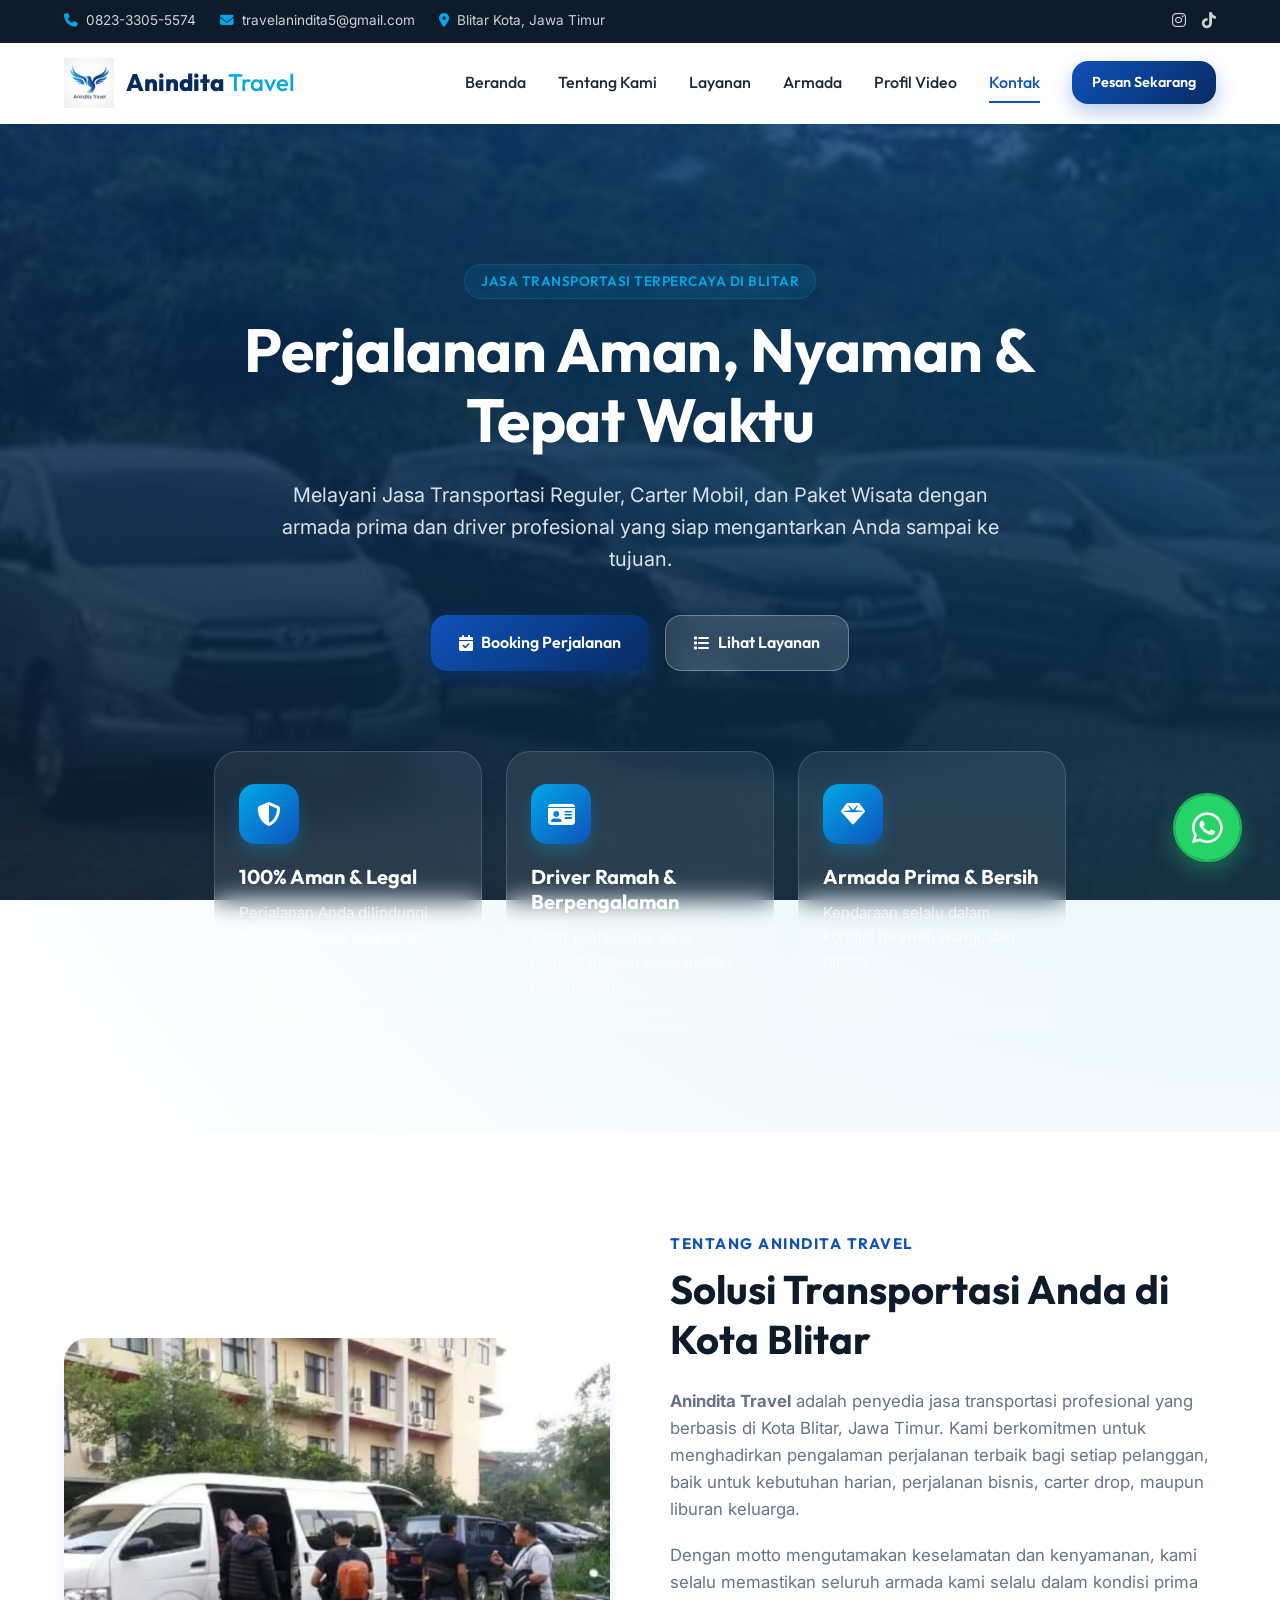
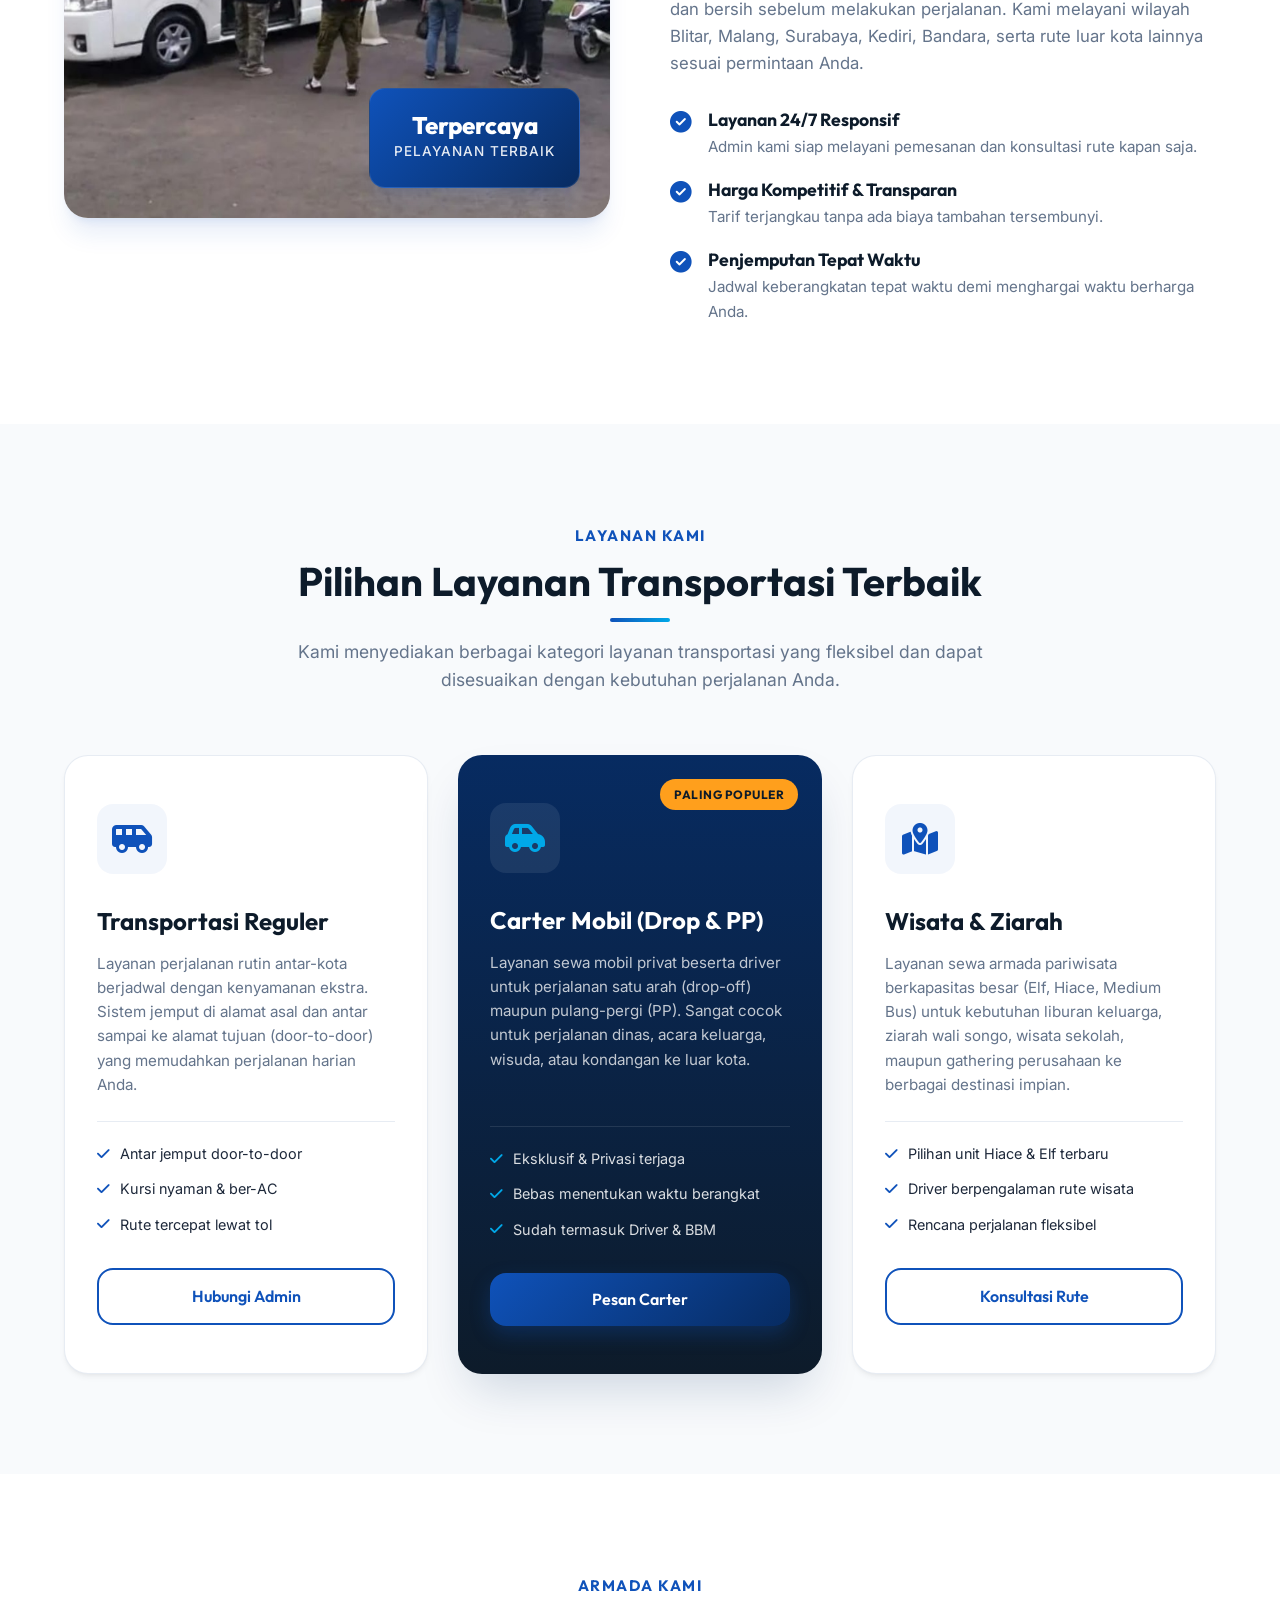
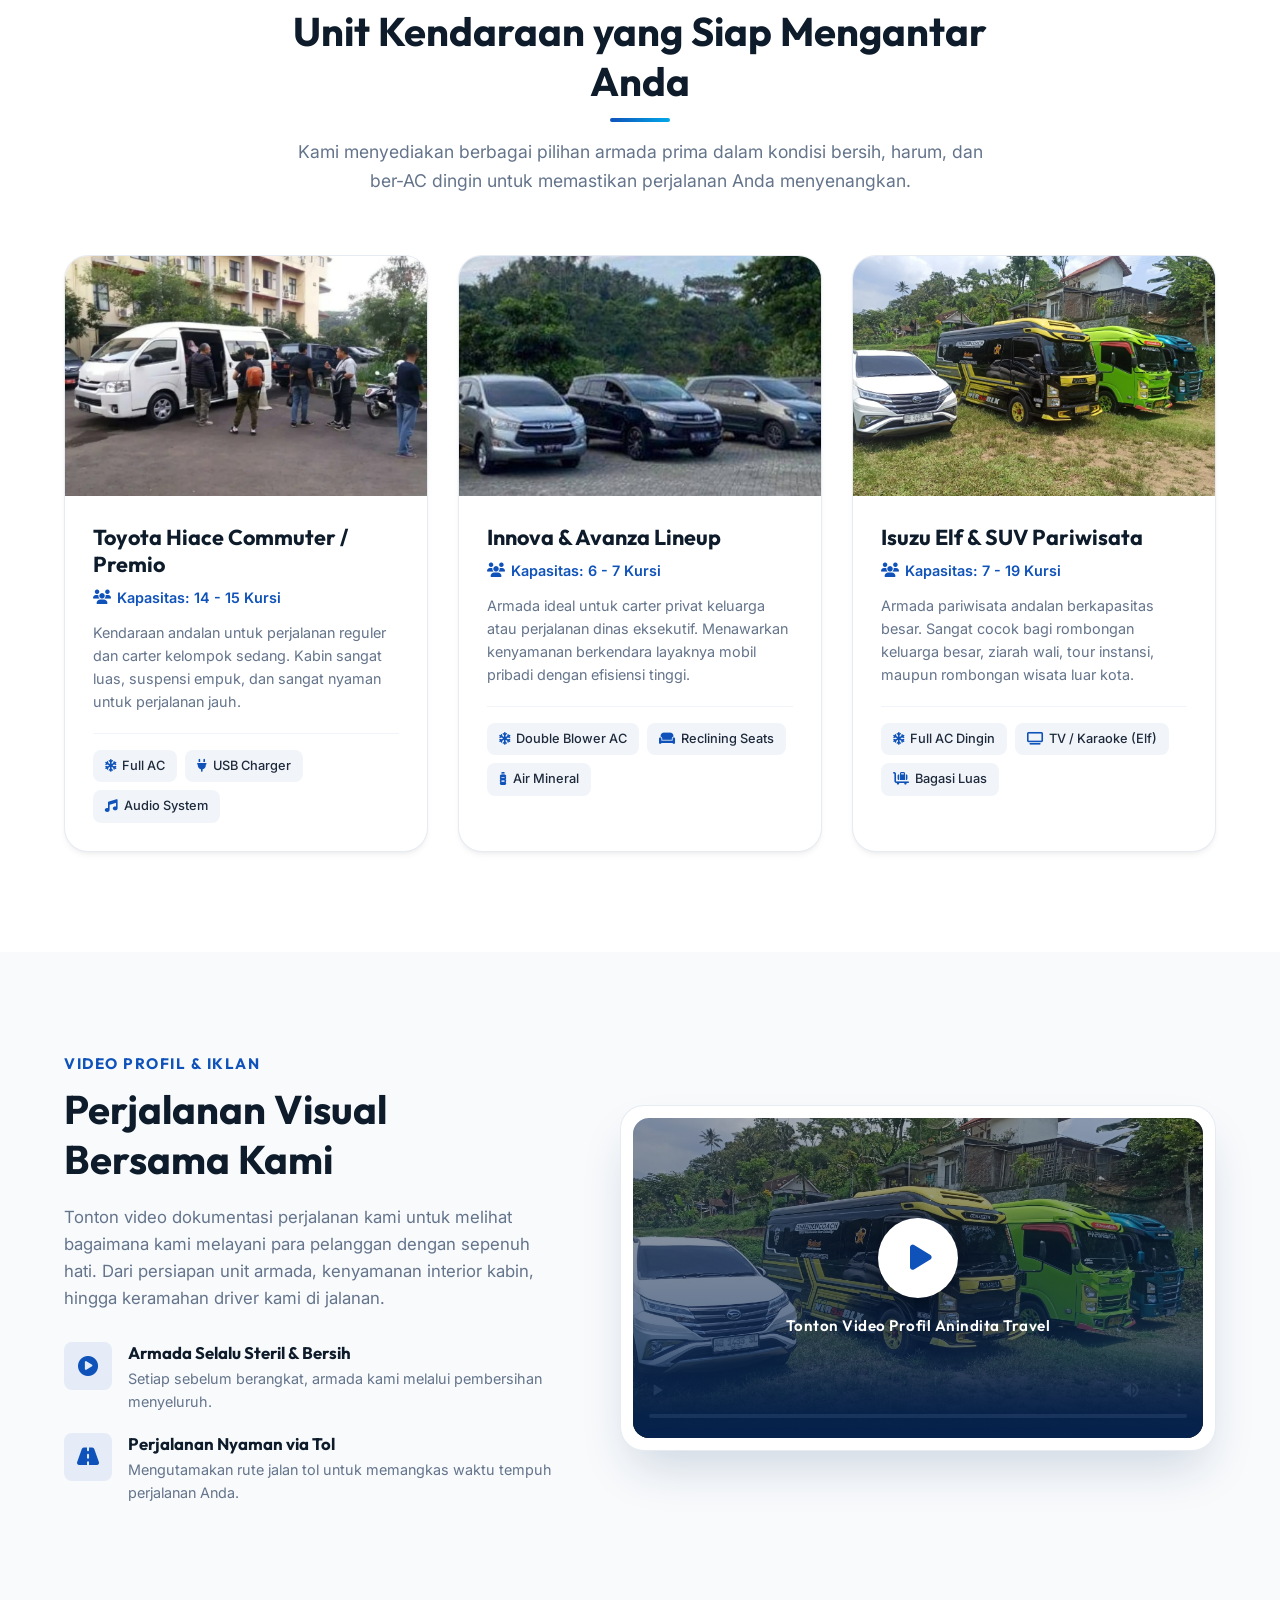
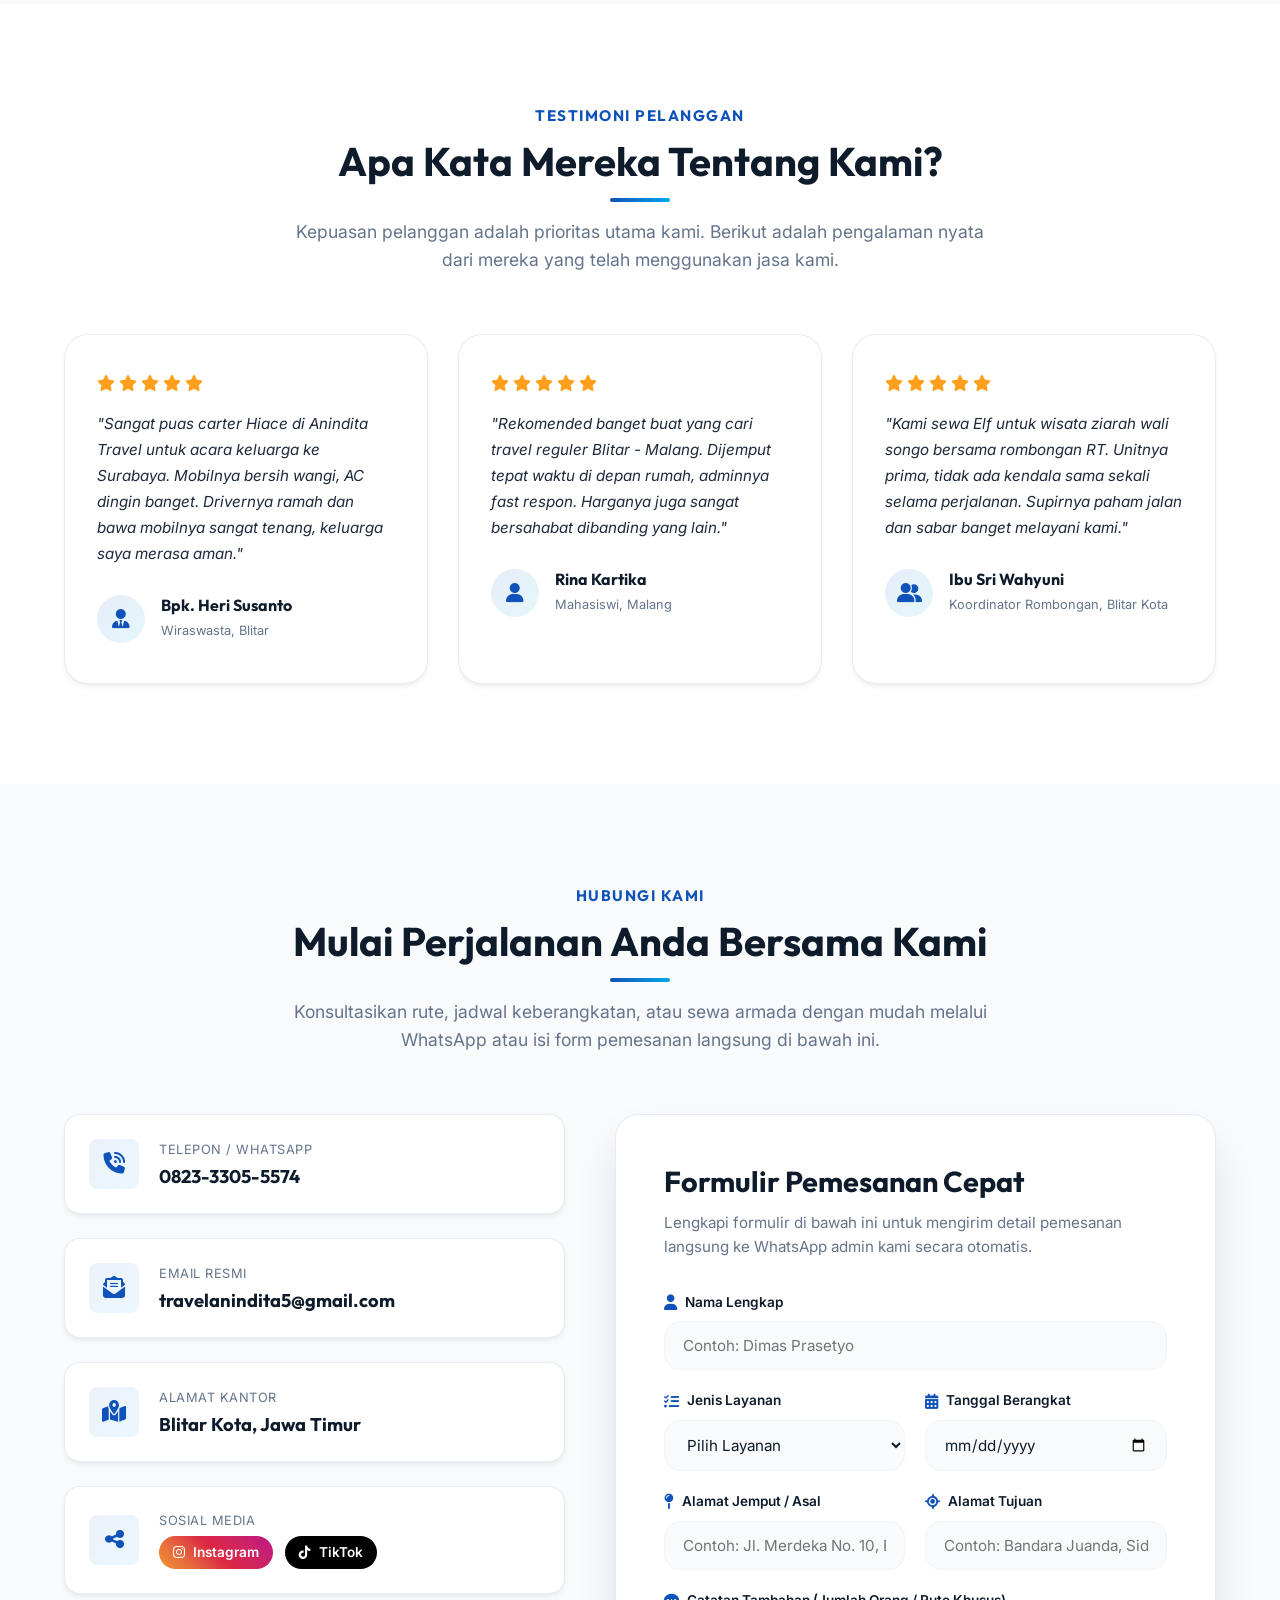
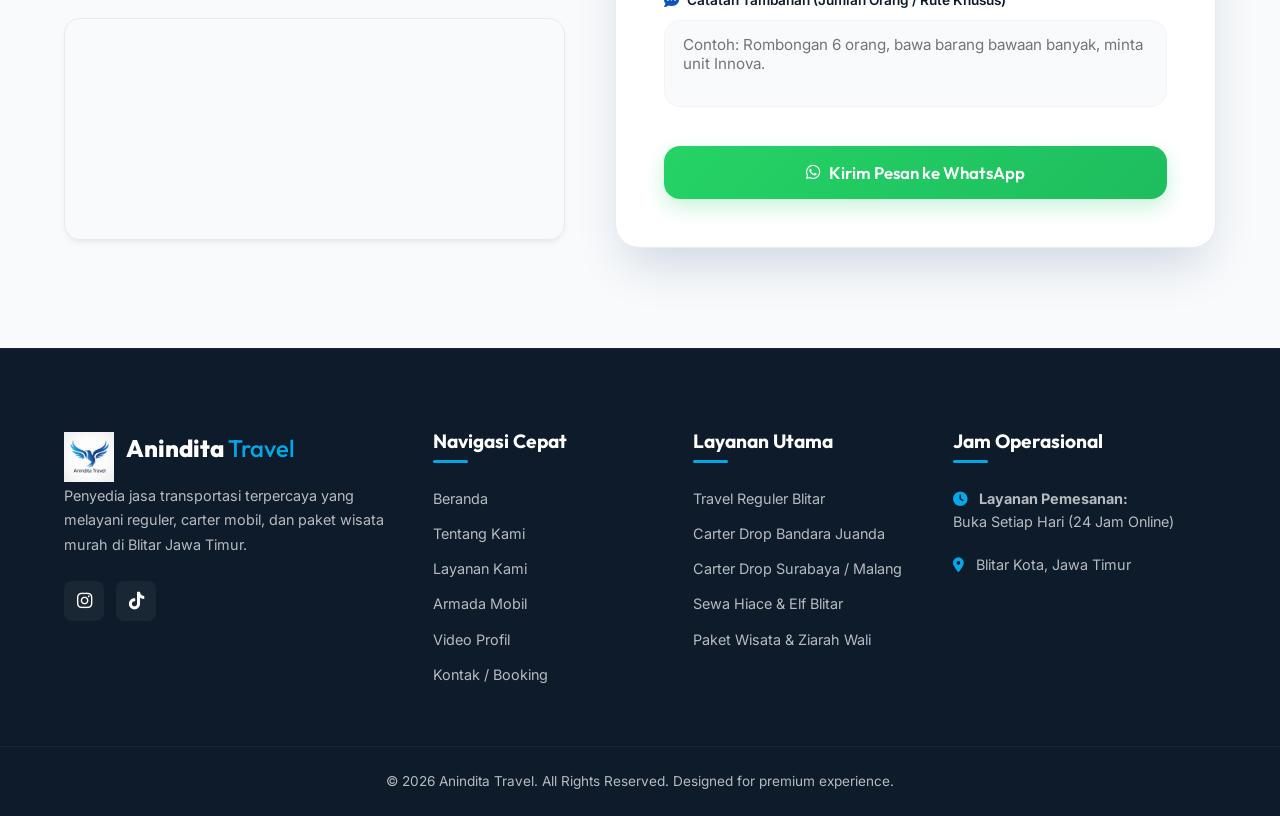
==== index.html @ 2d84fcce "Initial commit: Anindita Travel Company Profile" ====
<!DOCTYPE html>
<html lang="id">
<head>
    <meta charset="UTF-8">
    <meta name="viewport" content="width=device-width, initial-scale=1.0">
    <title>Anindita Travel Blitar - Jasa Transportasi Reguler, Carter & Wisata</title>
    
    <!-- SEO Meta Tags -->
    <meta name="description" content="Anindita Travel melayani jasa transportasi reguler, carter mobil pribadi, dan paket wisata terbaik di Blitar, Jawa Timur. Aman, nyaman, dan tepat waktu. Hubungi 082333055574.">
    <meta name="keywords" content="travel blitar, anindita travel, carter mobil blitar, sewa elf blitar, sewa hiace blitar, travel reguler blitar, transportasi blitar">
    <meta name="author" content="Anindita Travel">
    
    <!-- Open Graph / Facebook -->
    <meta property="og:type" content="website">
    <meta property="og:url" content="https://aninditatravel.com/">
    <meta property="og:title" content="Anindita Travel Blitar - Jasa Transportasi Reguler, Carter & Wisata">
    <meta property="og:description" content="Anindita Travel melayani jasa transportasi reguler, carter mobil pribadi, dan paket wisata terbaik di Blitar. Hubungi 082333055574.">
    <meta property="og:image" content="assets/images/logo.jpg">

    <!-- Twitter -->
    <meta property="twitter:card" content="summary_large_image">
    <meta property="twitter:title" content="Anindita Travel Blitar - Jasa Transportasi Reguler, Carter & Wisata">
    <meta property="twitter:description" content="Anindita Travel melayani jasa transportasi reguler, carter mobil pribadi, dan paket wisata terbaik di Blitar.">
    <meta property="twitter:image" content="assets/images/logo.jpg">

    <!-- Google Fonts -->
    <link rel="preconnect" href="https://fonts.googleapis.com">
    <link rel="preconnect" href="https://fonts.gstatic.com" crossorigin>
    <link href="https://fonts.googleapis.com/css2?family=Outfit:wght@300;400;500;600;700;800&family=Inter:wght@300;400;500;600;700&display=swap" rel="stylesheet">
    
    <!-- FontAwesome for Icons -->
    <link rel="stylesheet" href="https://cdnjs.cloudflare.com/ajax/libs/font-awesome/6.4.0/css/all.min.css">
    
    <!-- Custom CSS -->
    <link rel="stylesheet" href="index.css">
</head>
<body>

    <!-- Top Info Bar -->
    <div class="top-bar">
        <div class="container top-bar-content">
            <div class="contact-info">
                <span><i class="fa-solid fa-phone"></i> 0823-3305-5574</span>
                <span><i class="fa-solid fa-envelope"></i> travelanindita5@gmail.com</span>
                <span><i class="fa-solid fa-location-dot"></i> Blitar Kota, Jawa Timur</span>
            </div>
            <div class="social-links">
                <a href="https://instagram.com/Anindita travel" target="_blank" aria-label="Instagram"><i class="fa-brands fa-instagram"></i></a>
                <a href="https://www.tiktok.com/@Anindita travel." target="_blank" aria-label="TikTok"><i class="fa-brands fa-tiktok"></i></a>
            </div>
        </div>
    </div>

    <!-- Header Navigation -->
    <header class="header">
        <div class="container navbar">
            <a href="#" class="logo-area">
                <img src="assets/images/logo.jpg" alt="Anindita Travel Logo" class="logo-img">
                <span class="logo-text">Anindita <span>Travel</span></span>
            </a>
            
            <nav class="nav-menu" id="navMenu">
                <a href="#home" class="nav-link active">Beranda</a>
                <a href="#about" class="nav-link">Tentang Kami</a>
                <a href="#services" class="nav-link">Layanan</a>
                <a href="#fleet" class="nav-link">Armada</a>
                <a href="#video" class="nav-link">Profil Video</a>
                <a href="#contact" class="nav-link">Kontak</a>
                <a href="https://wa.me/6282333055574?text=Halo%20Anindita%20Travel,%20saya%20tertarik%20untuk%20memesan%20layanan%20transportasi." target="_blank" class="btn btn-primary btn-nav-cta">Pesan Sekarang</a>
            </nav>

            <button class="hamburger" id="hamburger" aria-label="Toggle Menu">
                <span class="bar"></span>
                <span class="bar"></span>
                <span class="bar"></span>
            </button>
        </div>
    </header>

    <!-- Hero Section -->
    <section id="home" class="hero-section">
        <div class="hero-overlay"></div>
        <div class="container hero-content">
            <span class="badge">Jasa Transportasi Terpercaya di Blitar</span>
            <h1>Perjalanan Aman, Nyaman & Tepat Waktu</h1>
            <p>Melayani Jasa Transportasi Reguler, Carter Mobil, dan Paket Wisata dengan armada prima dan driver profesional yang siap mengantarkan Anda sampai ke tujuan.</p>
            <div class="hero-buttons">
                <a href="#contact" class="btn btn-primary"><i class="fa-solid fa-calendar-check"></i> Booking Perjalanan</a>
                <a href="#services" class="btn btn-secondary"><i class="fa-solid fa-list"></i> Lihat Layanan</a>
            </div>
            
            <!-- Highlight Cards -->
            <div class="highlight-grid">
                <div class="highlight-card">
                    <div class="icon-box"><i class="fa-solid fa-shield-halved"></i></div>
                    <h3>100% Aman & Legal</h3>
                    <p>Perjalanan Anda dilindungi dengan standar keamanan tinggi.</p>
                </div>
                <div class="highlight-card">
                    <div class="icon-box"><i class="fa-solid fa-id-card"></i></div>
                    <h3>Driver Ramah & Berpengalaman</h3>
                    <p>Sopir profesional yang mengutamakan keselamatan penumpang.</p>
                </div>
                <div class="highlight-card">
                    <div class="icon-box"><i class="fa-solid fa-gem"></i></div>
                    <h3>Armada Prima & Bersih</h3>
                    <p>Kendaraan selalu dalam kondisi terawat, wangi, dan dingin.</p>
                </div>
            </div>
        </div>
    </section>

    <!-- About Section -->
    <section id="about" class="about-section">
        <div class="container">
            <div class="about-grid">
                <div class="about-image-side">
                    <div class="main-image-container">
                        <img src="assets/images/fleet_hiace.jpg" alt="Layanan Toyota Hiace Anindita Travel" class="about-main-img">
                        <div class="experience-badge">
                            <span class="number">Terpercaya</span>
                            <span class="text">Pelayanan Terbaik</span>
                        </div>
                    </div>
                </div>
                <div class="about-text-side">
                    <span class="sub-title">Tentang Anindita Travel</span>
                    <h2>Solusi Transportasi Anda di Kota Blitar</h2>
                    <p><strong>Anindita Travel</strong> adalah penyedia jasa transportasi profesional yang berbasis di Kota Blitar, Jawa Timur. Kami berkomitmen untuk menghadirkan pengalaman perjalanan terbaik bagi setiap pelanggan, baik untuk kebutuhan harian, perjalanan bisnis, carter drop, maupun liburan keluarga.</p>
                    
                    <p>Dengan motto mengutamakan keselamatan dan kenyamanan, kami selalu memastikan seluruh armada kami selalu dalam kondisi prima dan bersih sebelum melakukan perjalanan. Kami melayani wilayah Blitar, Malang, Surabaya, Kediri, Bandara, serta rute luar kota lainnya sesuai permintaan Anda.</p>
                    
                    <div class="features-list">
                        <div class="feature-item">
                            <i class="fa-solid fa-circle-check"></i>
                            <div>
                                <h4>Layanan 24/7 Responsif</h4>
                                <p>Admin kami siap melayani pemesanan dan konsultasi rute kapan saja.</p>
                            </div>
                        </div>
                        <div class="feature-item">
                            <i class="fa-solid fa-circle-check"></i>
                            <div>
                                <h4>Harga Kompetitif & Transparan</h4>
                                <p>Tarif terjangkau tanpa ada biaya tambahan tersembunyi.</p>
                            </div>
                        </div>
                        <div class="feature-item">
                            <i class="fa-solid fa-circle-check"></i>
                            <div>
                                <h4>Penjemputan Tepat Waktu</h4>
                                <p>Jadwal keberangkatan tepat waktu demi menghargai waktu berharga Anda.</p>
                            </div>
                        </div>
                    </div>
                </div>
            </div>
        </div>
    </section>

    <!-- Services Section -->
    <section id="services" class="services-section">
        <div class="container">
            <div class="section-header">
                <span class="sub-title">Layanan Kami</span>
                <h2>Pilihan Layanan Transportasi Terbaik</h2>
                <p>Kami menyediakan berbagai kategori layanan transportasi yang fleksibel dan dapat disesuaikan dengan kebutuhan perjalanan Anda.</p>
            </div>
            
            <div class="services-grid">
                <!-- Service 1 -->
                <div class="service-card">
                    <div class="service-icon"><i class="fa-solid fa-van-shuttle"></i></div>
                    <h3>Transportasi Reguler</h3>
                    <p>Layanan perjalanan rutin antar-kota berjadwal dengan kenyamanan ekstra. Sistem jemput di alamat asal dan antar sampai ke alamat tujuan (door-to-door) yang memudahkan perjalanan harian Anda.</p>
                    <ul class="service-points">
                        <li><i class="fa-solid fa-check"></i> Antar jemput door-to-door</li>
                        <li><i class="fa-solid fa-check"></i> Kursi nyaman & ber-AC</li>
                        <li><i class="fa-solid fa-check"></i> Rute tercepat lewat tol</li>
                    </ul>
                    <a href="https://wa.me/6282333055574?text=Halo%20Anindita%20Travel,%20saya%20ingin%20memesan%20layanan%20Transportasi%20Reguler." target="_blank" class="btn btn-outline">Hubungi Admin</a>
                </div>
                
                <!-- Service 2 -->
                <div class="service-card featured">
                    <div class="popular-tag">Paling Populer</div>
                    <div class="service-icon"><i class="fa-solid fa-car-side"></i></div>
                    <h3>Carter Mobil (Drop & PP)</h3>
                    <p>Layanan sewa mobil privat beserta driver untuk perjalanan satu arah (drop-off) maupun pulang-pergi (PP). Sangat cocok untuk perjalanan dinas, acara keluarga, wisuda, atau kondangan ke luar kota.</p>
                    <ul class="service-points">
                        <li><i class="fa-solid fa-check"></i> Eksklusif & Privasi terjaga</li>
                        <li><i class="fa-solid fa-check"></i> Bebas menentukan waktu berangkat</li>
                        <li><i class="fa-solid fa-check"></i> Sudah termasuk Driver & BBM</li>
                    </ul>
                    <a href="https://wa.me/6282333055574?text=Halo%20Anindita%20Travel,%20saya%20ingin%20memesan%20layanan%20Carter%20Mobil." target="_blank" class="btn btn-primary">Pesan Carter</a>
                </div>
                
                <!-- Service 3 -->
                <div class="service-card">
                    <div class="service-icon"><i class="fa-solid fa-map-location-dot"></i></div>
                    <h3>Wisata & Ziarah</h3>
                    <p>Layanan sewa armada pariwisata berkapasitas besar (Elf, Hiace, Medium Bus) untuk kebutuhan liburan keluarga, ziarah wali songo, wisata sekolah, maupun gathering perusahaan ke berbagai destinasi impian.</p>
                    <ul class="service-points">
                        <li><i class="fa-solid fa-check"></i> Pilihan unit Hiace & Elf terbaru</li>
                        <li><i class="fa-solid fa-check"></i> Driver berpengalaman rute wisata</li>
                        <li><i class="fa-solid fa-check"></i> Rencana perjalanan fleksibel</li>
                    </ul>
                    <a href="https://wa.me/6282333055574?text=Halo%20Anindita%20Travel,%20saya%20ingin%20memesan%20layanan%20Paket%20Wisata." target="_blank" class="btn btn-outline">Konsultasi Rute</a>
                </div>
            </div>
        </div>
    </section>

    <!-- Fleet Gallery Section -->
    <section id="fleet" class="fleet-section">
        <div class="container">
            <div class="section-header">
                <span class="sub-title">Armada Kami</span>
                <h2>Unit Kendaraan yang Siap Mengantar Anda</h2>
                <p>Kami menyediakan berbagai pilihan armada prima dalam kondisi bersih, harum, dan ber-AC dingin untuk memastikan perjalanan Anda menyenangkan.</p>
            </div>
            
            <div class="fleet-grid">
                <!-- Fleet 1 -->
                <div class="fleet-card">
                    <div class="fleet-image-wrapper">
                        <img src="assets/images/fleet_hiace.jpg" alt="Toyota Hiace Anindita Travel" class="fleet-img">
                    </div>
                    <div class="fleet-info">
                        <h3>Toyota Hiace Commuter / Premio</h3>
                        <p class="fleet-capacity"><i class="fa-solid fa-users"></i> Kapasitas: 14 - 15 Kursi</p>
                        <p class="fleet-desc">Kendaraan andalan untuk perjalanan reguler dan carter kelompok sedang. Kabin sangat luas, suspensi empuk, dan sangat nyaman untuk perjalanan jauh.</p>
                        <div class="fleet-features">
                            <span><i class="fa-solid fa-snowflake"></i> Full AC</span>
                            <span><i class="fa-solid fa-plug"></i> USB Charger</span>
                            <span><i class="fa-solid fa-music"></i> Audio System</span>
                        </div>
                    </div>
                </div>

                <!-- Fleet 2 -->
                <div class="fleet-card">
                    <div class="fleet-image-wrapper">
                        <img src="assets/images/fleet_cars.png" alt="Toyota Innova Avanza Anindita Travel" class="fleet-img">
                    </div>
                    <div class="fleet-info">
                        <h3>Innova & Avanza Lineup</h3>
                        <p class="fleet-capacity"><i class="fa-solid fa-users"></i> Kapasitas: 6 - 7 Kursi</p>
                        <p class="fleet-desc">Armada ideal untuk carter privat keluarga atau perjalanan dinas eksekutif. Menawarkan kenyamanan berkendara layaknya mobil pribadi dengan efisiensi tinggi.</p>
                        <div class="fleet-features">
                            <span><i class="fa-solid fa-snowflake"></i> Double Blower AC</span>
                            <span><i class="fa-solid fa-couch"></i> Reclining Seats</span>
                            <span><i class="fa-solid fa-bottle-water"></i> Air Mineral</span>
                        </div>
                    </div>
                </div>

                <!-- Fleet 3 -->
                <div class="fleet-card">
                    <div class="fleet-image-wrapper">
                        <img src="assets/images/fleet_elf.jpg" alt="Isuzu Elf dan Bus Pariwisata Anindita Travel" class="fleet-img">
                    </div>
                    <div class="fleet-info">
                        <h3>Isuzu Elf & SUV Pariwisata</h3>
                        <p class="fleet-capacity"><i class="fa-solid fa-users"></i> Kapasitas: 7 - 19 Kursi</p>
                        <p class="fleet-desc">Armada pariwisata andalan berkapasitas besar. Sangat cocok bagi rombongan keluarga besar, ziarah wali, tour instansi, maupun rombongan wisata luar kota.</p>
                        <div class="fleet-features">
                            <span><i class="fa-solid fa-snowflake"></i> Full AC Dingin</span>
                            <span><i class="fa-solid fa-tv"></i> TV / Karaoke (Elf)</span>
                            <span><i class="fa-solid fa-luggage-cart"></i> Bagasi Luas</span>
                        </div>
                    </div>
                </div>
            </div>
        </div>
    </section>

    <!-- Promotional Video Section -->
    <section id="video" class="video-section">
        <div class="container">
            <div class="video-grid">
                <div class="video-text-side">
                    <span class="sub-title">Video Profil & Iklan</span>
                    <h2>Perjalanan Visual Bersama Kami</h2>
                    <p>Tonton video dokumentasi perjalanan kami untuk melihat bagaimana kami melayani para pelanggan dengan sepenuh hati. Dari persiapan unit armada, kenyamanan interior kabin, hingga keramahan driver kami di jalanan.</p>
                    <div class="video-highlights">
                        <div class="v-highlight">
                            <span class="v-icon"><i class="fa-solid fa-circle-play"></i></span>
                            <div>
                                <h4>Armada Selalu Steril & Bersih</h4>
                                <p>Setiap sebelum berangkat, armada kami melalui pembersihan menyeluruh.</p>
                            </div>
                        </div>
                        <div class="v-highlight">
                            <span class="v-icon"><i class="fa-solid fa-road"></i></span>
                            <div>
                                <h4>Perjalanan Nyaman via Tol</h4>
                                <p>Mengutamakan rute jalan tol untuk memangkas waktu tempuh perjalanan Anda.</p>
                            </div>
                        </div>
                    </div>
                </div>
                <div class="video-media-side">
                    <div class="video-container-card">
                        <!-- Custom styled HTML5 video player with fallback to YouTube or image overlay -->
                        <div class="video-wrapper">
                            <video id="promoVideo" poster="assets/images/fleet_elf.jpg" controls>
                                <source src="assets/video/ad_video.mp4" type="video/mp4">
                                <!-- Fallback source (a free stock video for transportation) -->
                                <source src="https://assets.mixkit.co/videos/preview/mixkit-camper-van-driving-on-a-road-in-nature-41589-large.mp4" type="video/mp4">
                                Browser Anda tidak mendukung pemutaran video.
                            </video>
                            <div class="video-play-overlay" id="videoOverlay">
                                <button class="play-btn-circle" id="playBtn" aria-label="Play Video">
                                    <i class="fa-solid fa-play"></i>
                                </button>
                                <p class="play-text">Tonton Video Profil Anindita Travel</p>
                            </div>
                        </div>
                    </div>
                </div>
            </div>
        </div>
    </section>

    <!-- Testimonials Section -->
    <section class="testimonials-section">
        <div class="container">
            <div class="section-header">
                <span class="sub-title">Testimoni Pelanggan</span>
                <h2>Apa Kata Mereka Tentang Kami?</h2>
                <p>Kepuasan pelanggan adalah prioritas utama kami. Berikut adalah pengalaman nyata dari mereka yang telah menggunakan jasa kami.</p>
            </div>
            
            <div class="testimonials-grid">
                <!-- Testimonial 1 -->
                <div class="testimonial-card">
                    <div class="stars">
                        <i class="fa-solid fa-star"></i><i class="fa-solid fa-star"></i><i class="fa-solid fa-star"></i><i class="fa-solid fa-star"></i><i class="fa-solid fa-star"></i>
                    </div>
                    <p>"Sangat puas carter Hiace di Anindita Travel untuk acara keluarga ke Surabaya. Mobilnya bersih wangi, AC dingin banget. Drivernya ramah dan bawa mobilnya sangat tenang, keluarga saya merasa aman."</p>
                    <div class="client-info">
                        <div class="client-avatar"><i class="fa-solid fa-user-tie"></i></div>
                        <div>
                            <h4>Bpk. Heri Susanto</h4>
                            <span>Wiraswasta, Blitar</span>
                        </div>
                    </div>
                </div>

                <!-- Testimonial 2 -->
                <div class="testimonial-card">
                    <div class="stars">
                        <i class="fa-solid fa-star"></i><i class="fa-solid fa-star"></i><i class="fa-solid fa-star"></i><i class="fa-solid fa-star"></i><i class="fa-solid fa-star"></i>
                    </div>
                    <p>"Rekomended banget buat yang cari travel reguler Blitar - Malang. Dijemput tepat waktu di depan rumah, adminnya fast respon. Harganya juga sangat bersahabat dibanding yang lain."</p>
                    <div class="client-info">
                        <div class="client-avatar"><i class="fa-solid fa-user"></i></div>
                        <div>
                            <h4>Rina Kartika</h4>
                            <span>Mahasiswi, Malang</span>
                        </div>
                    </div>
                </div>

                <!-- Testimonial 3 -->
                <div class="testimonial-card">
                    <div class="stars">
                        <i class="fa-solid fa-star"></i><i class="fa-solid fa-star"></i><i class="fa-solid fa-star"></i><i class="fa-solid fa-star"></i><i class="fa-solid fa-star"></i>
                    </div>
                    <p>"Kami sewa Elf untuk wisata ziarah wali songo bersama rombongan RT. Unitnya prima, tidak ada kendala sama sekali selama perjalanan. Supirnya paham jalan dan sabar banget melayani kami."</p>
                    <div class="client-info">
                        <div class="client-avatar"><i class="fa-solid fa-user-group"></i></div>
                        <div>
                            <h4>Ibu Sri Wahyuni</h4>
                            <span>Koordinator Rombongan, Blitar Kota</span>
                        </div>
                    </div>
                </div>
            </div>
        </div>
    </section>

    <!-- Contact & Booking Form Section -->
    <section id="contact" class="contact-section">
        <div class="container">
            <div class="section-header">
                <span class="sub-title">Hubungi Kami</span>
                <h2>Mulai Perjalanan Anda Bersama Kami</h2>
                <p>Konsultasikan rute, jadwal keberangkatan, atau sewa armada dengan mudah melalui WhatsApp atau isi form pemesanan langsung di bawah ini.</p>
            </div>
            
            <div class="contact-grid">
                <!-- Contact info cards -->
                <div class="contact-info-side">
                    <div class="info-card-item">
                        <div class="info-icon"><i class="fa-solid fa-phone-volume"></i></div>
                        <div class="info-details">
                            <span>Telepon / WhatsApp</span>
                            <h4><a href="https://wa.me/6282333055574" target="_blank">0823-3305-5574</a></h4>
                        </div>
                    </div>

                    <div class="info-card-item">
                        <div class="info-icon"><i class="fa-solid fa-envelope-open-text"></i></div>
                        <div class="info-details">
                            <span>Email Resmi</span>
                            <h4><a href="mailto:travelanindita5@gmail.com">travelanindita5@gmail.com</a></h4>
                        </div>
                    </div>

                    <div class="info-card-item">
                        <div class="info-icon"><i class="fa-solid fa-map-location-dot"></i></div>
                        <div class="info-details">
                            <span>Alamat Kantor</span>
                            <h4>Blitar Kota, Jawa Timur</h4>
                        </div>
                    </div>

                    <div class="info-card-item">
                        <div class="info-icon"><i class="fa-solid fa-share-nodes"></i></div>
                        <div class="info-details">
                            <span>Sosial Media</span>
                            <div class="social-pills">
                                <a href="https://instagram.com/Anindita travel" target="_blank" class="social-pill instagram"><i class="fa-brands fa-instagram"></i> Instagram</a>
                                <a href="https://www.tiktok.com/@Anindita travel." target="_blank" class="social-pill tiktok"><i class="fa-brands fa-tiktok"></i> TikTok</a>
                            </div>
                        </div>
                    </div>
                    
                    <!-- Google Maps Embed -->
                    <div class="map-container">
                        <iframe 
                            src="https://www.google.com/maps/embed?pb=!1m18!1m12!1m3!1d63185.048995511394!2d112.13327660683057!3d-8.105151532185203!2m3!1f0!2f0!3f0!3m2!1i1024!2i768!4f13.1!3m3!1m2!1s0x2e78ec09a5b3d2b9%3A0x3027a764d630cd0!2sBlitar%2C%20Kota%20Blitar%2C%20Jawa%20Timur!5e0!3m2!1sid!2sid!4v1700000000000!5m2!1sid!2sid" 
                            width="100%" 
                            height="220" 
                            style="border:0;" 
                            allowfullscreen="" 
                            loading="lazy" 
                            referrerpolicy="no-referrer-when-downgrade">
                        </iframe>
                    </div>
                </div>

                <!-- Interactive Booking Form -->
                <div class="booking-form-card">
                    <h3>Formulir Pemesanan Cepat</h3>
                    <p>Lengkapi formulir di bawah ini untuk mengirim detail pemesanan langsung ke WhatsApp admin kami secara otomatis.</p>
                    
                    <form id="bookingForm">
                        <div class="form-group">
                            <label for="bookingName"><i class="fa-solid fa-user"></i> Nama Lengkap</label>
                            <input type="text" id="bookingName" required placeholder="Contoh: Dimas Prasetyo">
                        </div>

                        <div class="form-row">
                            <div class="form-group">
                                <label for="bookingService"><i class="fa-solid fa-list-check"></i> Jenis Layanan</label>
                                <select id="bookingService" required>
                                    <option value="" disabled selected>Pilih Layanan</option>
                                    <option value="Transportasi Reguler">Transportasi Reguler (Door-to-door)</option>
                                    <option value="Carter Mobil Drop">Carter Mobil (Satu Arah / Drop)</option>
                                    <option value="Carter Mobil PP">Carter Mobil (Pulang Pergi / Wisata)</option>
                                    <option value="Paket Wisata / Ziarah">Paket Wisata / Ziarah</option>
                                </select>
                            </div>
                            <div class="form-group">
                                <label for="bookingDate"><i class="fa-solid fa-calendar-days"></i> Tanggal Berangkat</label>
                                <input type="date" id="bookingDate" required>
                            </div>
                        </div>

                        <div class="form-row">
                            <div class="form-group">
                                <label for="bookingOrigin"><i class="fa-solid fa-map-pin"></i> Alamat Jemput / Asal</label>
                                <input type="text" id="bookingOrigin" required placeholder="Contoh: Jl. Merdeka No. 10, Blitar">
                            </div>
                            <div class="form-group">
                                <label for="bookingDest"><i class="fa-solid fa-location-crosshairs"></i> Alamat Tujuan</label>
                                <input type="text" id="bookingDest" required placeholder="Contoh: Bandara Juanda, Sidoarjo">
                            </div>
                        </div>

                        <div class="form-group">
                            <label for="bookingNotes"><i class="fa-solid fa-comment-dots"></i> Catatan Tambahan (Jumlah Orang / Rute Khusus)</label>
                            <textarea id="bookingNotes" rows="3" placeholder="Contoh: Rombongan 6 orang, bawa barang bawaan banyak, minta unit Innova."></textarea>
                        </div>

                        <button type="submit" class="btn btn-primary btn-submit">
                            <i class="fa-brands fa-whatsapp"></i> Kirim Pesan ke WhatsApp
                        </button>
                    </form>
                </div>
            </div>
        </div>
    </section>

    <!-- Footer -->
    <footer class="footer">
        <div class="container footer-grid">
            <div class="footer-brand">
                <a href="#" class="logo-area">
                    <img src="assets/images/logo.jpg" alt="Anindita Travel Logo" class="logo-img">
                    <span class="logo-text">Anindita <span>Travel</span></span>
                </a>
                <p>Penyedia jasa transportasi terpercaya yang melayani reguler, carter mobil, dan paket wisata murah di Blitar Jawa Timur.</p>
                <div class="social-icons">
                    <a href="https://instagram.com/Anindita travel" target="_blank" aria-label="Instagram"><i class="fa-brands fa-instagram"></i></a>
                    <a href="https://www.tiktok.com/@Anindita travel." target="_blank" aria-label="TikTok"><i class="fa-brands fa-tiktok"></i></a>
                </div>
            </div>

            <div class="footer-links">
                <h3>Navigasi Cepat</h3>
                <ul>
                    <li><a href="#home">Beranda</a></li>
                    <li><a href="#about">Tentang Kami</a></li>
                    <li><a href="#services">Layanan Kami</a></li>
                    <li><a href="#fleet">Armada Mobil</a></li>
                    <li><a href="#video">Video Profil</a></li>
                    <li><a href="#contact">Kontak / Booking</a></li>
                </ul>
            </div>

            <div class="footer-services">
                <h3>Layanan Utama</h3>
                <ul>
                    <li><a href="#services">Travel Reguler Blitar</a></li>
                    <li><a href="#services">Carter Drop Bandara Juanda</a></li>
                    <li><a href="#services">Carter Drop Surabaya / Malang</a></li>
                    <li><a href="#services">Sewa Hiace & Elf Blitar</a></li>
                    <li><a href="#services">Paket Wisata & Ziarah Wali</a></li>
                </ul>
            </div>

            <div class="footer-contact">
                <h3>Jam Operasional</h3>
                <p class="op-hours"><i class="fa-solid fa-clock"></i> <strong>Layanan Pemesanan:</strong><br>Buka Setiap Hari (24 Jam Online)</p>
                <p class="office-addr"><i class="fa-solid fa-location-dot"></i> Blitar Kota, Jawa Timur</p>
            </div>
        </div>
        
        <div class="footer-bottom">
            <div class="container footer-bottom-content">
                <p>&copy; 2026 Anindita Travel. All Rights Reserved. Designed for premium experience.</p>
            </div>
        </div>
    </footer>

    <!-- Floating WhatsApp Button -->
    <a href="https://wa.me/6282333055574?text=Halo%20Anindita%20Travel,%20saya%20ingin%20tanya%20mengenai%20layanan%20transportasi." target="_blank" class="floating-whatsapp" aria-label="Chat WhatsApp">
        <i class="fa-brands fa-whatsapp"></i>
        <span class="tooltip-text">Butuh Bantuan? Chat Kami</span>
    </a>

    <!-- Custom JavaScript -->
    <script src="index.js"></script>
</body>
</html>
---- index.css ----
/* Custom CSS - Anindita Travel Company Profile */

/* Design Tokens & Variables */
:root {
    --primary: #0f52ba;
    --primary-light: #4c8bf5;
    --primary-dark: #072b61;
    --secondary: #00a8e8;
    --secondary-light: #70d6ff;
    --accent: #ff9f1c;
    --dark: #0d1b2a;
    --dark-muted: #1e293b;
    --light: #f8fafc;
    --light-muted: #f1f5f9;
    --white: #ffffff;
    --gray: #64748b;
    --border-color: rgba(226, 232, 240, 0.8);
    --whatsapp-color: #25d366;
    
    /* Fonts */
    --font-heading: 'Outfit', sans-serif;
    --font-body: 'Inter', sans-serif;
    
    /* Shadows */
    --shadow-sm: 0 4px 6px -1px rgba(0, 0, 0, 0.05), 0 2px 4px -2px rgba(0, 0, 0, 0.05);
    --shadow-md: 0 10px 15px -3px rgba(15, 82, 186, 0.05), 0 4px 6px -4px rgba(15, 82, 186, 0.05);
    --shadow-lg: 0 20px 25px -5px rgba(15, 82, 186, 0.1), 0 8px 10px -6px rgba(15, 82, 186, 0.1);
    --shadow-premium: 0 25px 50px -12px rgba(7, 43, 97, 0.18);
    
    /* Transitions */
    --transition-smooth: all 0.4s cubic-bezier(0.16, 1, 0.3, 1);
    --transition-fast: all 0.2s ease;
    
    /* Border Radius */
    --radius-sm: 8px;
    --radius-md: 16px;
    --radius-lg: 24px;
    --radius-full: 9999px;
}

/* Global Resets */
* {
    margin: 0;
    padding: 0;
    box-sizing: border-box;
}

html {
    scroll-behavior: smooth;
    scroll-padding-top: 100px;
}

body {
    font-family: var(--font-body);
    color: var(--dark-muted);
    background-color: var(--white);
    line-height: 1.6;
    overflow-x: hidden;
}

h1, h2, h3, h4, h5, h6 {
    font-family: var(--font-heading);
    color: var(--dark);
    font-weight: 700;
    line-height: 1.25;
}

a {
    text-decoration: none;
    color: inherit;
    transition: var(--transition-fast);
}

img {
    max-width: 100%;
    height: auto;
    display: block;
}

ul {
    list-style: none;
}

input, select, textarea, button {
    font-family: inherit;
    font-size: inherit;
    outline: none;
}

/* Reusable Components & Layout utilities */
.container {
    width: 100%;
    max-width: 1200px;
    margin: 0 auto;
    padding: 0 24px;
}

.btn {
    display: inline-flex;
    align-items: center;
    justify-content: center;
    gap: 8px;
    padding: 14px 28px;
    border-radius: var(--radius-md);
    font-weight: 600;
    font-family: var(--font-heading);
    cursor: pointer;
    transition: var(--transition-smooth);
    border: none;
    text-align: center;
}

.btn-primary {
    background: linear-gradient(135deg, var(--primary) 0%, var(--primary-dark) 100%);
    color: var(--white);
    box-shadow: 0 8px 20px rgba(15, 82, 186, 0.3);
}

.btn-primary:hover {
    transform: translateY(-3px);
    box-shadow: 0 12px 24px rgba(15, 82, 186, 0.4);
}

.btn-secondary {
    background-color: rgba(255, 255, 255, 0.15);
    color: var(--white);
    border: 1px solid rgba(255, 255, 255, 0.3);
    backdrop-filter: blur(10px);
}

.btn-secondary:hover {
    background-color: var(--white);
    color: var(--primary-dark);
    transform: translateY(-3px);
}

.btn-outline {
    background-color: transparent;
    border: 2px solid var(--primary);
    color: var(--primary);
}

.btn-outline:hover {
    background-color: var(--primary);
    color: var(--white);
    transform: translateY(-3px);
}

.badge {
    display: inline-block;
    padding: 6px 16px;
    background-color: rgba(0, 168, 232, 0.1);
    color: var(--secondary);
    border-radius: var(--radius-full);
    font-size: 0.85rem;
    font-weight: 600;
    letter-spacing: 0.5px;
    text-transform: uppercase;
    margin-bottom: 16px;
    font-family: var(--font-heading);
    border: 1px solid rgba(0, 168, 232, 0.2);
}

.sub-title {
    display: block;
    color: var(--primary);
    font-size: 0.95rem;
    font-weight: 700;
    text-transform: uppercase;
    letter-spacing: 1.5px;
    margin-bottom: 8px;
    font-family: var(--font-heading);
}

.section-header {
    text-align: center;
    max-width: 700px;
    margin: 0 auto 60px auto;
}

.section-header h2 {
    font-size: 2.5rem;
    margin-bottom: 16px;
    position: relative;
    padding-bottom: 16px;
}

.section-header h2::after {
    content: '';
    position: absolute;
    bottom: 0;
    left: 50%;
    transform: translateX(-50%);
    width: 60px;
    height: 4px;
    background: linear-gradient(90deg, var(--primary), var(--secondary));
    border-radius: var(--radius-full);
}

.section-header p {
    color: var(--gray);
    font-size: 1.1rem;
}

/* Top Info Bar Styles */
.top-bar {
    background-color: var(--dark);
    color: rgba(255, 255, 255, 0.8);
    font-size: 0.85rem;
    padding: 8px 0;
    border-bottom: 1px solid rgba(255, 255, 255, 0.05);
}

.top-bar-content {
    display: flex;
    justify-content: space-between;
    align-items: center;
}

.contact-info {
    display: flex;
    gap: 24px;
}

.contact-info span {
    display: flex;
    align-items: center;
    gap: 8px;
}

.contact-info i {
    color: var(--secondary);
}

.social-links {
    display: flex;
    gap: 16px;
}

.social-links a {
    color: rgba(255, 255, 255, 0.8);
    font-size: 1rem;
}

.social-links a:hover {
    color: var(--secondary);
    transform: translateY(-2px);
}

/* Floating Frosted Glass Header Styles */
.header {
    background-color: rgba(255, 255, 255, 0.85);
    backdrop-filter: blur(12px);
    -webkit-backdrop-filter: blur(12px);
    position: sticky;
    top: 0;
    z-index: 1000;
    border-bottom: 1px solid rgba(255, 255, 255, 0.4);
    box-shadow: var(--shadow-sm);
    transition: var(--transition-smooth);
}

.navbar {
    display: flex;
    justify-content: space-between;
    align-items: center;
    height: 80px;
}

.logo-area {
    display: flex;
    align-items: center;
    gap: 12px;
}

.logo-img {
    height: 50px;
    width: auto;
    object-fit: contain;
}

.logo-text {
    font-family: var(--font-heading);
    font-weight: 800;
    font-size: 1.5rem;
    color: var(--primary-dark);
}

.logo-text span {
    color: var(--secondary);
    font-weight: 500;
}

.nav-menu {
    display: flex;
    align-items: center;
    gap: 32px;
}

.nav-link {
    font-weight: 500;
    font-family: var(--font-heading);
    color: var(--dark-muted);
    position: relative;
    padding: 8px 0;
}

.nav-link:hover, .nav-link.active {
    color: var(--primary);
}

.nav-link::after {
    content: '';
    position: absolute;
    bottom: 0;
    left: 0;
    width: 0;
    height: 2px;
    background-color: var(--primary);
    transition: var(--transition-fast);
}

.nav-link:hover::after, .nav-link.active::after {
    width: 100%;
}

.btn-nav-cta {
    padding: 10px 20px;
    font-size: 0.9rem;
    border-radius: var(--radius-md);
}

.hamburger {
    display: none;
    background: none;
    border: none;
    cursor: pointer;
}

.hamburger .bar {
    display: block;
    width: 25px;
    height: 3px;
    margin: 5px auto;
    border-radius: 3px;
    background-color: var(--dark);
    transition: var(--transition-fast);
}

/* Hero Section Styles */
.hero-section {
    position: relative;
    padding: 140px 0 100px 0;
    background-image: linear-gradient(rgba(7, 43, 97, 0.75), rgba(13, 27, 42, 0.9)), url('assets/images/fleet_cars.png');
    background-size: cover;
    background-position: center;
    background-attachment: fixed;
    color: var(--white);
    overflow: hidden;
}

.hero-overlay {
    position: absolute;
    top: 0;
    left: 0;
    width: 100%;
    height: 100%;
    background: radial-gradient(circle at top right, rgba(0, 168, 232, 0.15), transparent);
    z-index: 1;
}

.hero-content {
    position: relative;
    z-index: 2;
    text-align: center;
    max-width: 900px;
    margin: 0 auto;
}

.hero-content h1 {
    font-size: 3.8rem;
    color: var(--white);
    margin-bottom: 24px;
    line-height: 1.15;
    letter-spacing: -0.5px;
}

.hero-content p {
    font-size: 1.25rem;
    color: rgba(255, 255, 255, 0.85);
    margin-bottom: 40px;
    max-width: 750px;
    margin-left: auto;
    margin-right: auto;
}

.hero-buttons {
    display: flex;
    justify-content: center;
    gap: 16px;
    margin-bottom: 80px;
}

.highlight-grid {
    display: grid;
    grid-template-columns: repeat(3, 1fr);
    gap: 24px;
    margin-top: 20px;
}

.highlight-card {
    background-color: rgba(255, 255, 255, 0.08);
    backdrop-filter: blur(12px);
    -webkit-backdrop-filter: blur(12px);
    border: 1px solid rgba(255, 255, 255, 0.15);
    padding: 32px 24px;
    border-radius: var(--radius-lg);
    text-align: left;
    transition: var(--transition-smooth);
}

.highlight-card:hover {
    transform: translateY(-8px);
    background-color: rgba(255, 255, 255, 0.12);
    border-color: rgba(255, 255, 255, 0.25);
    box-shadow: var(--shadow-premium);
}

.highlight-card .icon-box {
    width: 60px;
    height: 60px;
    background: linear-gradient(135deg, var(--secondary) 0%, var(--primary) 100%);
    border-radius: var(--radius-md);
    display: flex;
    align-items: center;
    justify-content: center;
    margin-bottom: 20px;
    font-size: 1.5rem;
    color: var(--white);
    box-shadow: 0 8px 16px rgba(0, 168, 232, 0.25);
}

.highlight-card h3 {
    color: var(--white);
    font-size: 1.25rem;
    margin-bottom: 12px;
}

.highlight-card p {
    color: rgba(255, 255, 255, 0.7);
    font-size: 0.95rem;
    margin-bottom: 0;
}

/* About Us Section Styles */
.about-section {
    padding: 100px 0;
    background-color: var(--white);
}

.about-grid {
    display: grid;
    grid-template-columns: 1fr 1fr;
    gap: 60px;
    align-items: center;
}

.about-image-side {
    position: relative;
}

.main-image-container {
    position: relative;
    border-radius: var(--radius-lg);
    overflow: hidden;
    box-shadow: var(--shadow-lg);
}

.about-main-img {
    width: 100%;
    height: 480px;
    object-fit: cover;
    transition: var(--transition-smooth);
}

.about-main-img:hover {
    transform: scale(1.05);
}

.experience-badge {
    position: absolute;
    bottom: 30px;
    right: 30px;
    background: linear-gradient(135deg, var(--primary) 0%, var(--primary-dark) 100%);
    color: var(--white);
    padding: 24px;
    border-radius: var(--radius-md);
    box-shadow: var(--shadow-lg);
    display: flex;
    flex-direction: column;
    align-items: center;
    z-index: 10;
    border: 1px solid rgba(255, 255, 255, 0.1);
}

.experience-badge .number {
    font-family: var(--font-heading);
    font-weight: 800;
    font-size: 1.5rem;
    line-height: 1;
    margin-bottom: 4px;
}

.experience-badge .text {
    font-size: 0.85rem;
    font-weight: 500;
    text-transform: uppercase;
    letter-spacing: 1px;
    opacity: 0.9;
}

.about-text-side h2 {
    font-size: 2.5rem;
    margin-bottom: 24px;
}

.about-text-side p {
    color: var(--gray);
    margin-bottom: 20px;
    font-size: 1.05rem;
}

.features-list {
    margin-top: 32px;
    display: flex;
    flex-direction: column;
    gap: 20px;
}

.feature-item {
    display: flex;
    gap: 16px;
    align-items: flex-start;
}

.feature-item i {
    color: var(--primary);
    font-size: 1.35rem;
    margin-top: 3px;
}

.feature-item h4 {
    font-size: 1.1rem;
    margin-bottom: 4px;
}

.feature-item p {
    font-size: 0.95rem;
    margin-bottom: 0;
    color: var(--gray);
}

/* Services Section Styles */
.services-section {
    padding: 100px 0;
    background-color: var(--light);
}

.services-grid {
    display: grid;
    grid-template-columns: repeat(3, 1fr);
    gap: 30px;
}

.service-card {
    background-color: var(--white);
    border-radius: var(--radius-lg);
    padding: 48px 32px;
    border: 1px solid var(--border-color);
    box-shadow: var(--shadow-sm);
    transition: var(--transition-smooth);
    position: relative;
    display: flex;
    flex-direction: column;
}

.service-card:hover {
    transform: translateY(-10px);
    box-shadow: var(--shadow-lg);
    border-color: rgba(15, 82, 186, 0.15);
}

.service-card.featured {
    background: linear-gradient(180deg, var(--primary-dark) 0%, var(--dark) 100%);
    color: var(--white);
    border: none;
    box-shadow: var(--shadow-premium);
}

.service-card.featured h3 {
    color: var(--white);
}

.service-card.featured p {
    color: rgba(255, 255, 255, 0.75);
}

.service-card.featured .service-points li {
    color: rgba(255, 255, 255, 0.85);
}

.service-card.featured .service-points i {
    color: var(--secondary);
}

.popular-tag {
    position: absolute;
    top: 24px;
    right: 24px;
    background-color: var(--accent);
    color: var(--dark);
    font-family: var(--font-heading);
    font-size: 0.75rem;
    font-weight: 700;
    padding: 6px 14px;
    border-radius: var(--radius-full);
    text-transform: uppercase;
    letter-spacing: 0.5px;
}

.service-icon {
    width: 70px;
    height: 70px;
    border-radius: var(--radius-md);
    background-color: rgba(15, 82, 186, 0.05);
    color: var(--primary);
    display: flex;
    align-items: center;
    justify-content: center;
    font-size: 2rem;
    margin-bottom: 32px;
}

.service-card.featured .service-icon {
    background-color: rgba(255, 255, 255, 0.08);
    color: var(--secondary);
}

.service-card h3 {
    font-size: 1.5rem;
    margin-bottom: 16px;
}

.service-card p {
    color: var(--gray);
    margin-bottom: 24px;
    font-size: 0.95rem;
    flex-grow: 1;
}

.service-points {
    display: flex;
    flex-direction: column;
    gap: 12px;
    margin-bottom: 32px;
    border-top: 1px solid var(--border-color);
    padding-top: 20px;
}

.service-card.featured .service-points {
    border-top: 1px solid rgba(255, 255, 255, 0.1);
}

.service-points li {
    display: flex;
    align-items: center;
    gap: 10px;
    font-size: 0.9rem;
    color: var(--dark-muted);
}

.service-points i {
    color: var(--primary);
}

.service-card .btn {
    width: 100%;
}

/* Fleet Showcase Section Styles */
.fleet-section {
    padding: 100px 0;
    background-color: var(--white);
}

.fleet-grid {
    display: grid;
    grid-template-columns: repeat(3, 1fr);
    gap: 30px;
}

.fleet-card {
    background-color: var(--white);
    border-radius: var(--radius-lg);
    overflow: hidden;
    border: 1px solid var(--border-color);
    box-shadow: var(--shadow-sm);
    transition: var(--transition-smooth);
}

.fleet-card:hover {
    transform: translateY(-6px);
    box-shadow: var(--shadow-md);
    border-color: rgba(15, 82, 186, 0.12);
}

.fleet-image-wrapper {
    position: relative;
    height: 240px;
    overflow: hidden;
}

.fleet-img {
    width: 100%;
    height: 100%;
    object-fit: cover;
    transition: var(--transition-smooth);
}

.fleet-card:hover .fleet-img {
    transform: scale(1.08);
}

.fleet-info {
    padding: 28px;
}

.fleet-info h3 {
    font-size: 1.35rem;
    margin-bottom: 8px;
    color: var(--dark);
}

.fleet-capacity {
    color: var(--primary);
    font-weight: 600;
    font-size: 0.9rem;
    margin-bottom: 12px;
    display: flex;
    align-items: center;
    gap: 6px;
}

.fleet-desc {
    font-size: 0.9rem;
    color: var(--gray);
    margin-bottom: 20px;
}

.fleet-features {
    display: flex;
    flex-wrap: wrap;
    gap: 8px;
    border-top: 1px solid var(--light-muted);
    padding-top: 16px;
}

.fleet-features span {
    display: inline-flex;
    align-items: center;
    gap: 6px;
    font-size: 0.8rem;
    background-color: var(--light-muted);
    color: var(--dark-muted);
    padding: 6px 12px;
    border-radius: var(--radius-sm);
    font-weight: 500;
}

.fleet-features i {
    color: var(--primary);
}

/* Promotional Video Section Styles */
.video-section {
    padding: 100px 0;
    background-color: var(--light);
}

.video-grid {
    display: grid;
    grid-template-columns: 1fr 1.2fr;
    gap: 60px;
    align-items: center;
}

.video-text-side h2 {
    font-size: 2.5rem;
    margin-bottom: 20px;
}

.video-text-side p {
    color: var(--gray);
    margin-bottom: 30px;
    font-size: 1.05rem;
}

.video-highlights {
    display: flex;
    flex-direction: column;
    gap: 20px;
}

.v-highlight {
    display: flex;
    gap: 16px;
}

.v-icon {
    width: 48px;
    height: 48px;
    border-radius: var(--radius-sm);
    background-color: rgba(15, 82, 186, 0.08);
    color: var(--primary);
    display: flex;
    align-items: center;
    justify-content: center;
    font-size: 1.25rem;
    flex-shrink: 0;
}

.v-highlight h4 {
    font-size: 1.05rem;
    margin-bottom: 4px;
}

.v-highlight p {
    font-size: 0.9rem;
    margin-bottom: 0;
    color: var(--gray);
}

.video-container-card {
    background-color: var(--white);
    border-radius: var(--radius-lg);
    overflow: hidden;
    box-shadow: var(--shadow-premium);
    border: 1px solid var(--border-color);
    padding: 12px;
}

.video-wrapper {
    position: relative;
    width: 100%;
    aspect-ratio: 16/9;
    background-color: var(--dark);
    border-radius: calc(var(--radius-lg) - 8px);
    overflow: hidden;
}

.video-wrapper video {
    width: 100%;
    height: 100%;
    object-fit: cover;
}

.video-play-overlay {
    position: absolute;
    top: 0;
    left: 0;
    width: 100%;
    height: 100%;
    background-image: linear-gradient(to top, rgba(7, 43, 97, 0.8), rgba(0, 0, 0, 0.3));
    display: flex;
    flex-direction: column;
    align-items: center;
    justify-content: center;
    z-index: 10;
    transition: var(--transition-smooth);
}

.play-btn-circle {
    width: 80px;
    height: 80px;
    background-color: var(--white);
    color: var(--primary);
    border-radius: 50%;
    display: flex;
    align-items: center;
    justify-content: center;
    font-size: 1.8rem;
    border: none;
    cursor: pointer;
    box-shadow: 0 10px 25px rgba(0, 0, 0, 0.3);
    transition: var(--transition-smooth);
    margin-bottom: 16px;
    padding-left: 6px; /* Adjust visual centering of play icon */
}

.play-btn-circle:hover {
    transform: scale(1.15);
    background-color: var(--secondary);
    color: var(--white);
    box-shadow: 0 15px 30px rgba(0, 168, 232, 0.4);
}

.play-text {
    color: var(--white);
    font-weight: 600;
    font-family: var(--font-heading);
    letter-spacing: 0.5px;
    font-size: 0.95rem;
}

.video-wrapper.playing .video-play-overlay {
    opacity: 0;
    pointer-events: none;
}

/* Testimonials Section Styles */
.testimonials-section {
    padding: 100px 0;
    background-color: var(--white);
}

.testimonials-grid {
    display: grid;
    grid-template-columns: repeat(3, 1fr);
    gap: 30px;
}

.testimonial-card {
    background-color: var(--white);
    border-radius: var(--radius-lg);
    padding: 40px 32px;
    border: 1px solid var(--border-color);
    box-shadow: var(--shadow-sm);
    position: relative;
    transition: var(--transition-smooth);
}

.testimonial-card:hover {
    transform: translateY(-5px);
    box-shadow: var(--shadow-md);
    border-color: rgba(15, 82, 186, 0.1);
}

.testimonial-card .stars {
    color: var(--accent);
    margin-bottom: 20px;
    display: flex;
    gap: 4px;
}

.testimonial-card p {
    color: var(--dark-muted);
    font-style: italic;
    font-size: 0.95rem;
    margin-bottom: 28px;
    line-height: 1.7;
}

.client-info {
    display: flex;
    align-items: center;
    gap: 16px;
}

.client-avatar {
    width: 48px;
    height: 48px;
    border-radius: var(--radius-full);
    background: linear-gradient(135deg, rgba(15, 82, 186, 0.1) 0%, rgba(0, 168, 232, 0.1) 100%);
    color: var(--primary);
    display: flex;
    align-items: center;
    justify-content: center;
    font-size: 1.25rem;
}

.client-info h4 {
    font-size: 1rem;
    margin-bottom: 2px;
    font-family: var(--font-heading);
}

.client-info span {
    font-size: 0.8rem;
    color: var(--gray);
}

/* Contact & Booking Section Styles */
.contact-section {
    padding: 100px 0;
    background-color: var(--light);
}

.contact-grid {
    display: grid;
    grid-template-columns: 1fr 1.2fr;
    gap: 50px;
}

.contact-info-side {
    display: flex;
    flex-direction: column;
    gap: 24px;
}

.info-card-item {
    background-color: var(--white);
    border-radius: var(--radius-md);
    padding: 24px;
    border: 1px solid var(--border-color);
    box-shadow: var(--shadow-sm);
    display: flex;
    align-items: center;
    gap: 20px;
}

.info-icon {
    width: 50px;
    height: 50px;
    background: linear-gradient(135deg, rgba(15, 82, 186, 0.08) 0%, rgba(0, 168, 232, 0.08) 100%);
    border-radius: var(--radius-sm);
    color: var(--primary);
    display: flex;
    align-items: center;
    justify-content: center;
    font-size: 1.35rem;
    flex-shrink: 0;
}

.info-details span {
    display: block;
    font-size: 0.8rem;
    text-transform: uppercase;
    letter-spacing: 0.5px;
    color: var(--gray);
    margin-bottom: 4px;
}

.info-details h4 {
    font-size: 1.15rem;
    font-family: var(--font-heading);
    word-break: break-all;
}

.info-details a:hover {
    color: var(--primary);
}

.social-pills {
    display: flex;
    gap: 12px;
    margin-top: 4px;
}

.social-pill {
    display: inline-flex;
    align-items: center;
    gap: 8px;
    padding: 6px 14px;
    border-radius: var(--radius-full);
    font-size: 0.85rem;
    font-weight: 600;
    color: var(--white);
}

.social-pill.instagram {
    background: linear-gradient(45deg, #f09433 0%, #e6683c 25%, #dc2743 50%, #cc2366 75%, #bc1888 100%);
}

.social-pill.tiktok {
    background-color: #010101;
}

.social-pill:hover {
    transform: translateY(-2px);
    box-shadow: 0 4px 8px rgba(0,0,0,0.15);
    color: var(--white);
}

.map-container {
    border-radius: var(--radius-md);
    overflow: hidden;
    border: 1px solid var(--border-color);
    box-shadow: var(--shadow-sm);
}

.map-container iframe {
    display: block;
}

/* Booking Form Card Styles */
.booking-form-card {
    background-color: var(--white);
    border-radius: var(--radius-lg);
    padding: 48px;
    border: 1px solid var(--border-color);
    box-shadow: var(--shadow-premium);
}

.booking-form-card h3 {
    font-size: 1.8rem;
    margin-bottom: 12px;
}

.booking-form-card > p {
    color: var(--gray);
    font-size: 0.95rem;
    margin-bottom: 32px;
}

.form-group {
    margin-bottom: 20px;
}

.form-row {
    display: grid;
    grid-template-columns: 1fr 1fr;
    gap: 20px;
}

.form-group label {
    display: flex;
    align-items: center;
    gap: 8px;
    font-size: 0.85rem;
    font-weight: 600;
    margin-bottom: 8px;
    color: var(--dark);
}

.form-group label i {
    color: var(--primary);
    font-size: 0.95rem;
}

.form-group input, .form-group select, .form-group textarea {
    width: 100%;
    padding: 14px 18px;
    border: 1.5px solid var(--light-muted);
    border-radius: var(--radius-md);
    background-color: var(--light);
    color: var(--dark);
    font-size: 0.95rem;
    transition: var(--transition-fast);
}

.form-group input:focus, .form-group select:focus, .form-group textarea:focus {
    border-color: var(--primary-light);
    background-color: var(--white);
    box-shadow: 0 0 0 4px rgba(15, 82, 186, 0.1);
}

.form-group textarea {
    resize: none;
}

.btn-submit {
    width: 100%;
    background: linear-gradient(135deg, var(--whatsapp-color) 0%, #1ebd5d 100%);
    color: var(--white);
    border: none;
    box-shadow: 0 8px 20px rgba(37, 211, 102, 0.25);
    margin-top: 12px;
    padding: 16px;
    font-size: 1.05rem;
}

.btn-submit:hover {
    transform: translateY(-3px);
    box-shadow: 0 12px 24px rgba(37, 211, 102, 0.35);
}

/* Footer Styles */
.footer {
    background-color: var(--dark);
    color: rgba(255, 255, 255, 0.7);
    padding: 80px 0 0 0;
    font-size: 0.9rem;
    border-top: 1px solid rgba(255, 255, 255, 0.05);
}

.footer-grid {
    display: grid;
    grid-template-columns: 1.5fr 1fr 1fr 1.2fr;
    gap: 40px;
    margin-bottom: 60px;
}

.footer h3 {
    color: var(--white);
    font-size: 1.2rem;
    margin-bottom: 24px;
    position: relative;
    padding-bottom: 10px;
}

.footer h3::after {
    content: '';
    position: absolute;
    bottom: 0;
    left: 0;
    width: 35px;
    height: 3px;
    background-color: var(--secondary);
    border-radius: var(--radius-full);
}

.footer-brand .logo-text {
    color: var(--white);
    margin-bottom: 16px;
}

.footer-brand p {
    margin-bottom: 24px;
    line-height: 1.7;
}

.social-icons {
    display: flex;
    gap: 12px;
}

.social-icons a {
    width: 40px;
    height: 40px;
    border-radius: var(--radius-sm);
    background-color: rgba(255, 255, 255, 0.05);
    color: var(--white);
    display: flex;
    align-items: center;
    justify-content: center;
    font-size: 1.1rem;
    transition: var(--transition-fast);
}

.social-icons a:hover {
    background-color: var(--primary);
    color: var(--white);
    transform: translateY(-3px);
}

.footer-links ul, .footer-services ul {
    display: flex;
    flex-direction: column;
    gap: 12px;
}

.footer-links a, .footer-services a {
    color: rgba(255, 255, 255, 0.7);
}

.footer-links a:hover, .footer-services a:hover {
    color: var(--white);
    padding-left: 6px;
}

.op-hours i, .office-addr i {
    color: var(--secondary);
    margin-right: 8px;
}

.op-hours {
    margin-bottom: 20px;
    line-height: 1.6;
}

.footer-bottom {
    border-top: 1px solid rgba(255, 255, 255, 0.05);
    padding: 24px 0;
    text-align: center;
    font-size: 0.85rem;
}

/* Floating WhatsApp Button */
.floating-whatsapp {
    position: fixed;
    bottom: 40px;
    right: 40px;
    width: 65px;
    height: 65px;
    background-color: var(--whatsapp-color);
    color: var(--white);
    border-radius: 50%;
    display: flex;
    align-items: center;
    justify-content: center;
    font-size: 2.2rem;
    box-shadow: 0 10px 25px rgba(37, 211, 102, 0.4);
    z-index: 999;
    cursor: pointer;
    transition: var(--transition-smooth);
}

.floating-whatsapp::after {
    content: '';
    position: absolute;
    width: 100%;
    height: 100%;
    border-radius: 50%;
    border: 2px solid var(--whatsapp-color);
    animation: pulse 2s infinite;
    z-index: -1;
    opacity: 0.8;
}

.floating-whatsapp:hover {
    transform: scale(1.1) rotate(10deg);
    background-color: #1ebd5d;
    box-shadow: 0 12px 30px rgba(37, 211, 102, 0.5);
}

.floating-whatsapp .tooltip-text {
    position: absolute;
    right: 80px;
    background-color: var(--dark);
    color: var(--white);
    font-family: var(--font-heading);
    font-size: 0.85rem;
    font-weight: 600;
    padding: 8px 16px;
    border-radius: var(--radius-sm);
    white-space: nowrap;
    opacity: 0;
    visibility: hidden;
    transition: var(--transition-smooth);
    box-shadow: var(--shadow-md);
}

.floating-whatsapp:hover .tooltip-text {
    opacity: 1;
    visibility: visible;
    right: 75px;
}

@keyframes pulse {
    0% {
        transform: scale(1);
        opacity: 0.8;
    }
    100% {
        transform: scale(1.5);
        opacity: 0;
    }
}

/* Animations */
.scroll-reveal {
    opacity: 0;
    transform: translateY(30px);
    transition: opacity 0.8s ease, transform 0.8s cubic-bezier(0.16, 1, 0.3, 1);
}

.scroll-reveal.active {
    opacity: 1;
    transform: translateY(0);
}

/* Responsive Styles */
@media (max-width: 1024px) {
    .hero-content h1 {
        font-size: 3rem;
    }
    .about-grid, .video-grid, .contact-grid {
        grid-template-columns: 1fr;
        gap: 40px;
    }
    .about-image-side {
        max-width: 600px;
        margin: 0 auto;
    }
    .about-main-img {
        height: 380px;
    }
    .services-grid, .fleet-grid, .testimonials-grid, .footer-grid {
        grid-template-columns: 1fr 1fr;
    }
    .footer-grid {
        grid-template-columns: repeat(2, 1fr);
    }
}

@media (max-width: 768px) {
    .top-bar {
        display: none;
    }
    .navbar {
        height: 70px;
    }
    .logo-text {
        font-size: 1.3rem;
    }
    .hamburger {
        display: block;
        z-index: 1001;
    }
    .hamburger.active .bar:nth-child(2) {
        opacity: 0;
    }
    .hamburger.active .bar:nth-child(1) {
        transform: translateY(8px) rotate(45deg);
    }
    .hamburger.active .bar:nth-child(3) {
        transform: translateY(-8px) rotate(-45deg);
    }
    .nav-menu {
        position: fixed;
        left: -100%;
        top: 0;
        gap: 0;
        flex-direction: column;
        background-color: var(--white);
        width: 100%;
        height: 100vh;
        text-align: center;
        transition: var(--transition-smooth);
        box-shadow: var(--shadow-lg);
        padding-top: 100px;
    }
    .nav-menu.active {
        left: 0;
    }
    .nav-link {
        display: block;
        margin: 16px 0;
        font-size: 1.2rem;
    }
    .btn-nav-cta {
        display: inline-block;
        margin-top: 20px;
        width: 80%;
        max-width: 300px;
    }
    .hero-section {
        padding: 100px 0 60px 0;
    }
    .hero-content h1 {
        font-size: 2.4rem;
    }
    .hero-content p {
        font-size: 1.05rem;
    }
    .hero-buttons {
        flex-direction: column;
        width: 100%;
        max-width: 320px;
        margin-left: auto;
        margin-right: auto;
    }
    .highlight-grid {
        grid-template-columns: 1fr;
        gap: 16px;
    }
    .services-grid, .fleet-grid, .testimonials-grid {
        grid-template-columns: 1fr;
    }
    .booking-form-card {
        padding: 24px;
    }
    .form-row {
        grid-template-columns: 1fr;
        gap: 0;
    }
    .floating-whatsapp {
        bottom: 24px;
        right: 24px;
        width: 55px;
        height: 55px;
        font-size: 1.8rem;
    }
    .floating-whatsapp:hover .tooltip-text {
        display: none;
    }
}

@media (max-width: 480px) {
    .footer-grid {
        grid-template-columns: 1fr;
    }
    .section-header h2 {
        font-size: 1.9rem;
    }
    .about-text-side h2 {
        font-size: 1.8rem;
    }
}
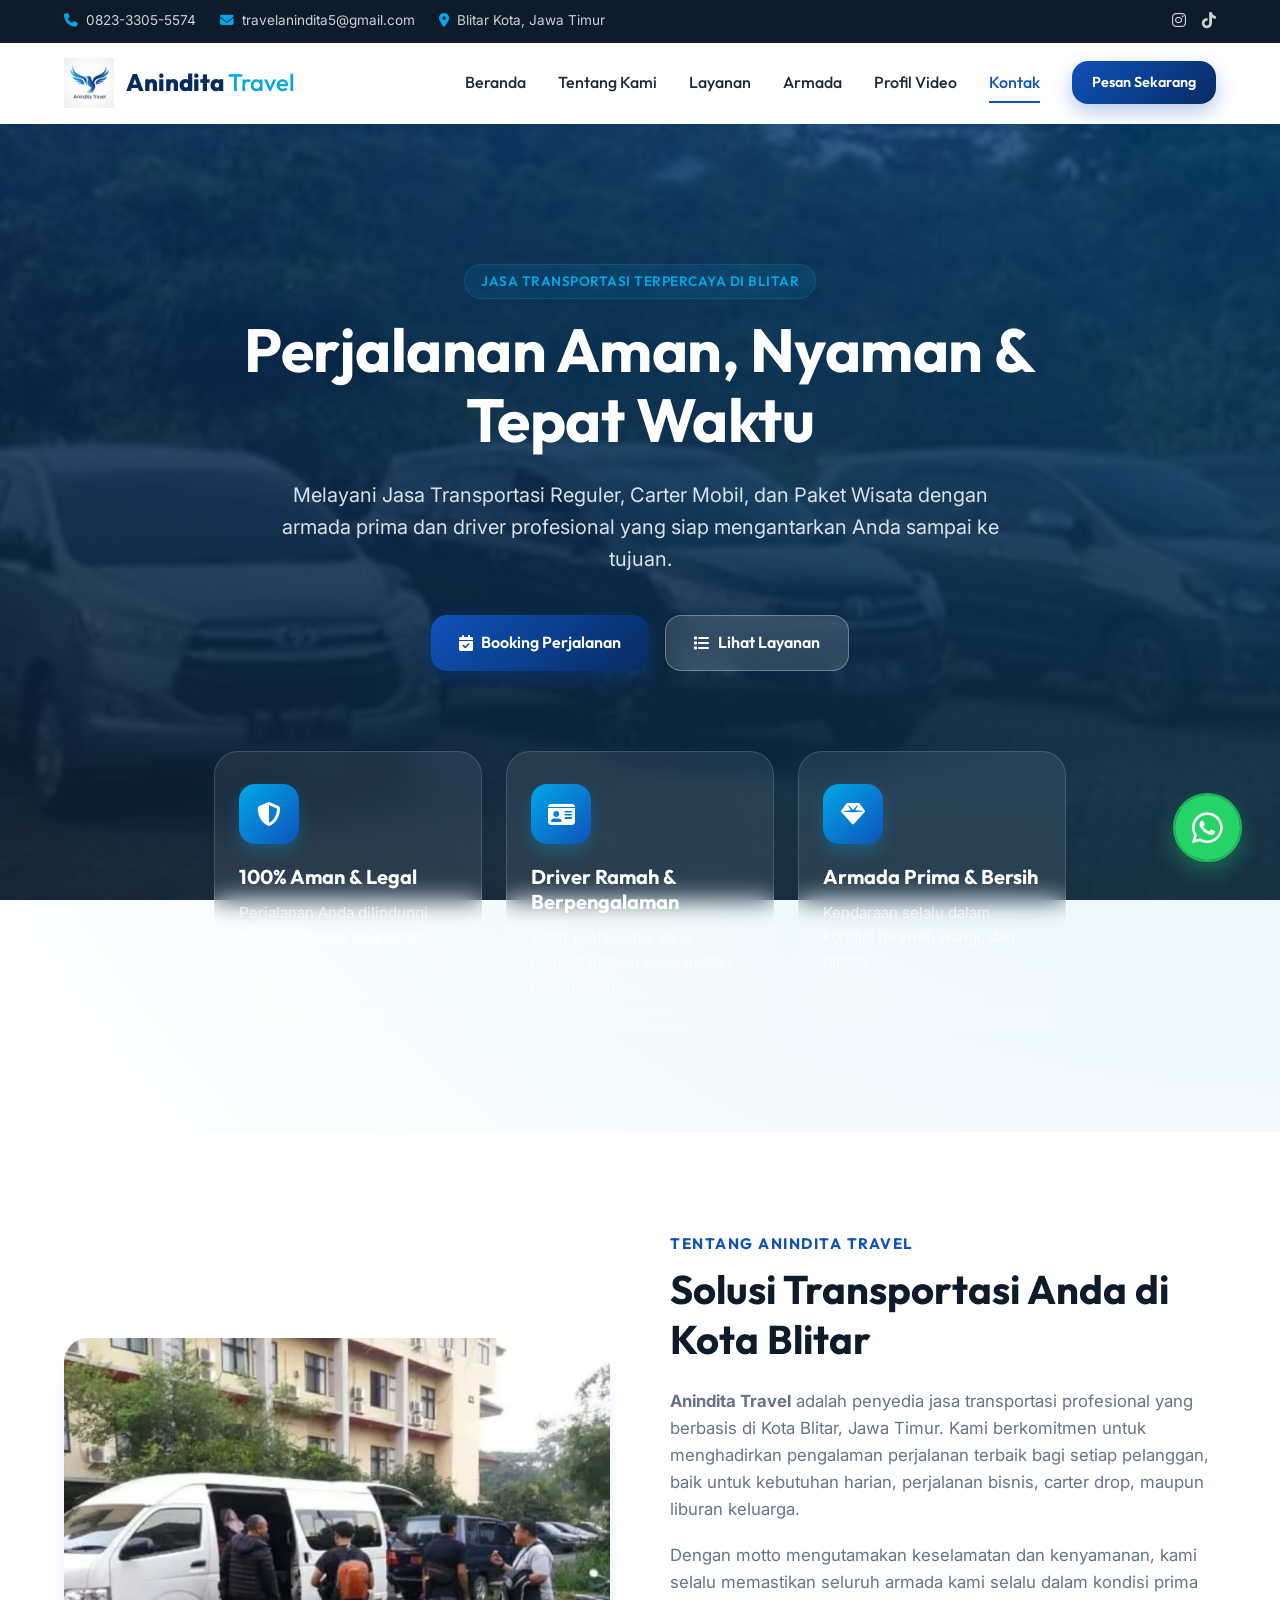
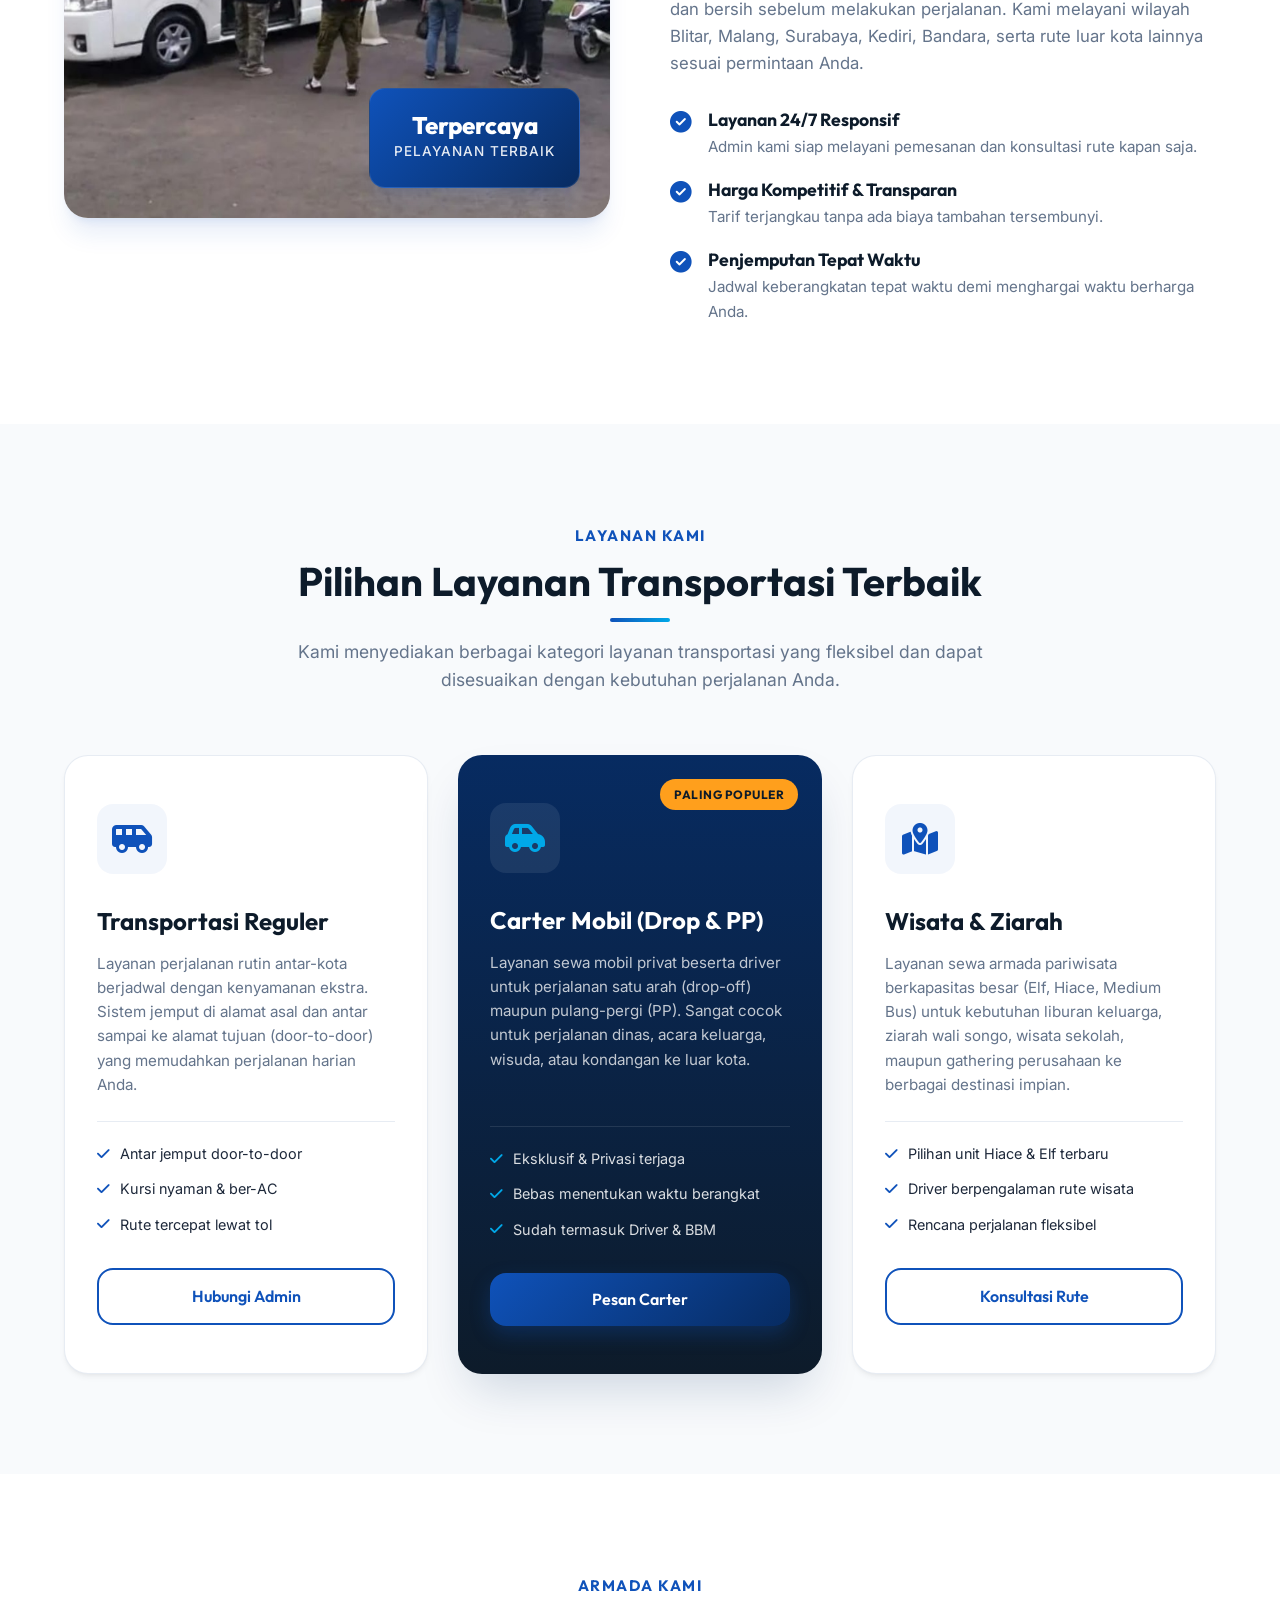
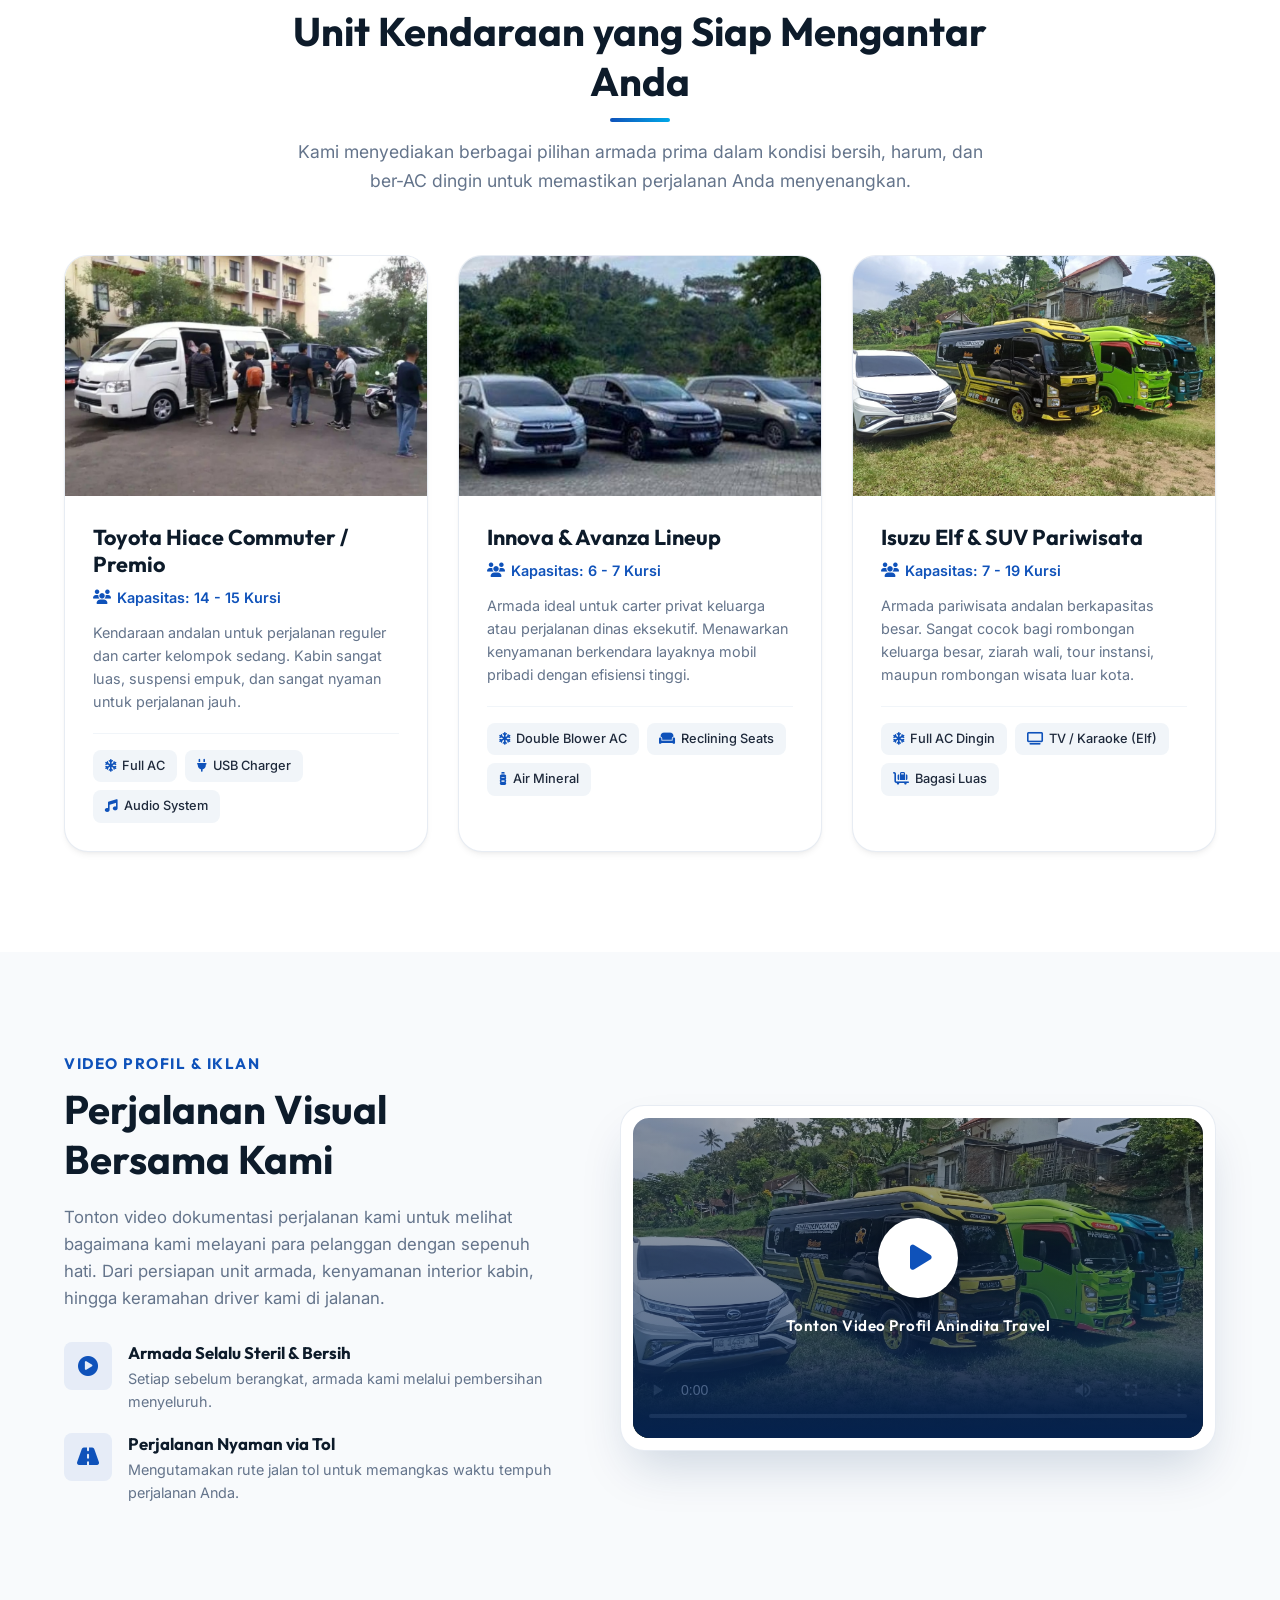
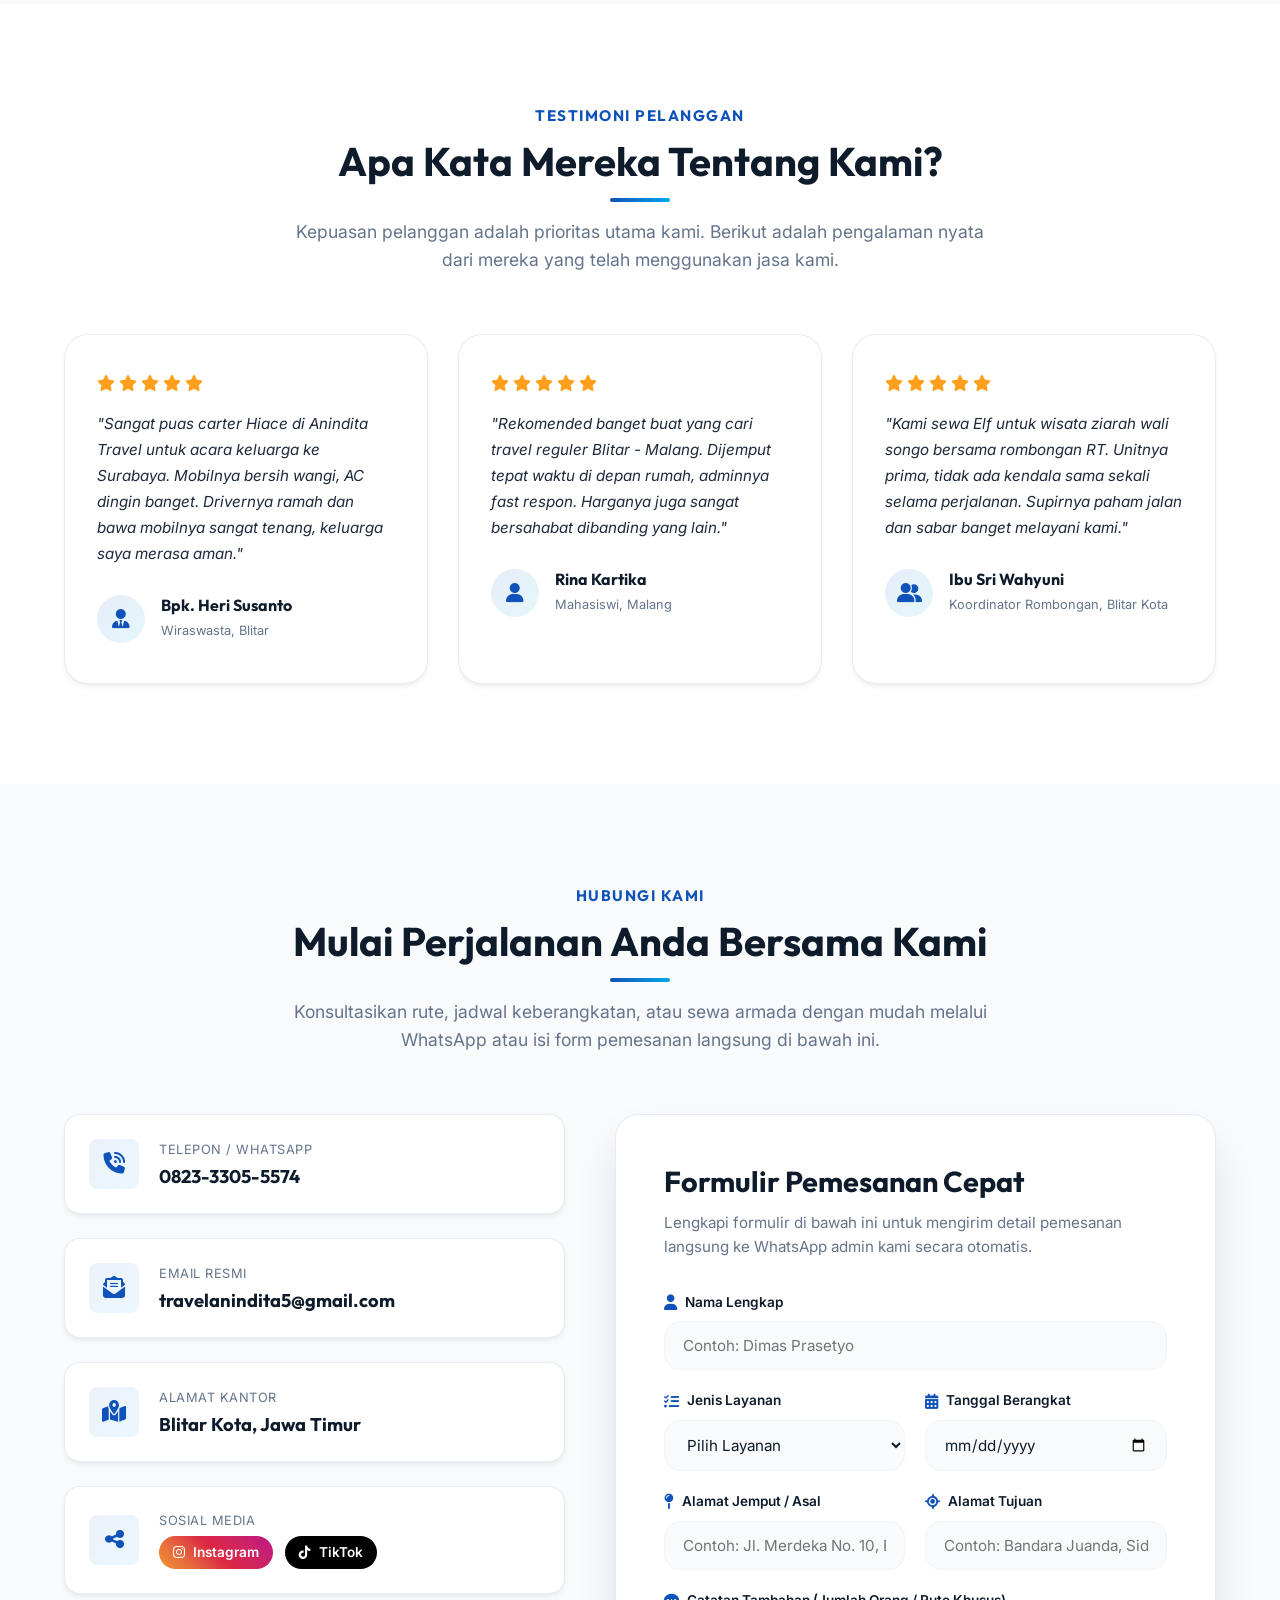
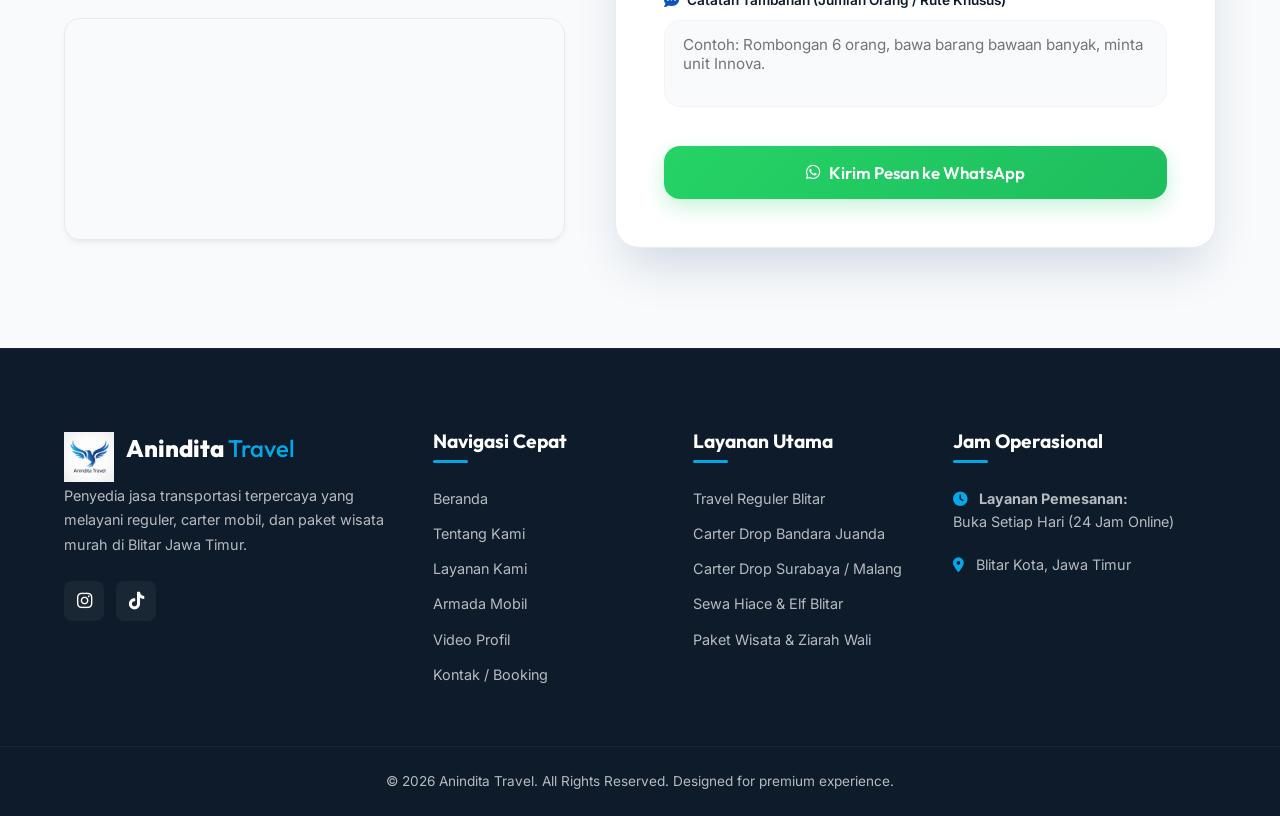
==== commit c7e892dd: "Optimize SEO: add robots.txt, sitemap.xml, JSON-LD schema, and favicon" ====
--- a/index.html
+++ b/index.html
@@ -23,6 +23,55 @@
     <meta property="twitter:description" content="Anindita Travel melayani jasa transportasi reguler, carter mobil pribadi, dan paket wisata terbaik di Blitar.">
     <meta property="twitter:image" content="assets/images/logo.jpg">
 
+    <!-- Favicon / Logo pada Tab Browser -->
+    <link rel="icon" type="image/jpeg" href="assets/images/logo.jpg">
+    <link rel="shortcut icon" type="image/jpeg" href="assets/images/logo.jpg">
+    <link rel="apple-touch-icon" href="assets/images/logo.jpg">
+
+    <!-- Schema.org JSON-LD Structured Data for Google Search -->
+    <script type="application/ld+json">
+    {
+      "@context": "https://schema.org",
+      "@type": "TravelAgency",
+      "name": "Anindita Travel",
+      "image": "https://aninditatravel.com/assets/images/logo.jpg",
+      "url": "https://aninditatravel.com/",
+      "telephone": "+6282333055574",
+      "priceRange": "$$",
+      "address": {
+        "@type": "PostalAddress",
+        "streetAddress": "Blitar Kota",
+        "addressLocality": "Blitar",
+        "addressRegion": "Jawa Timur",
+        "addressCountry": "ID"
+      },
+      "geo": {
+        "@type": "GeoCoordinates",
+        "latitude": "-8.105151",
+        "longitude": "112.133276"
+      },
+      "openingHoursSpecification": {
+        "@type": "OpeningHoursSpecification",
+        "dayOfWeek": [
+          "Monday",
+          "Tuesday",
+          "Wednesday",
+          "Thursday",
+          "Friday",
+          "Saturday",
+          "Sunday"
+        ],
+        "opens": "00:00",
+        "closes": "23:59"
+      },
+      "sameAs": [
+        "https://instagram.com/Anindita travel",
+        "https://www.tiktok.com/@Anindita travel."
+      ],
+      "description": "Anindita Travel melayani jasa transportasi reguler, carter mobil pribadi, dan paket wisata terbaik di Blitar, Jawa Timur. Aman, nyaman, dan tepat waktu."
+    }
+    </script>
+
     <!-- Google Fonts -->
     <link rel="preconnect" href="https://fonts.googleapis.com">
     <link rel="preconnect" href="https://fonts.gstatic.com" crossorigin>
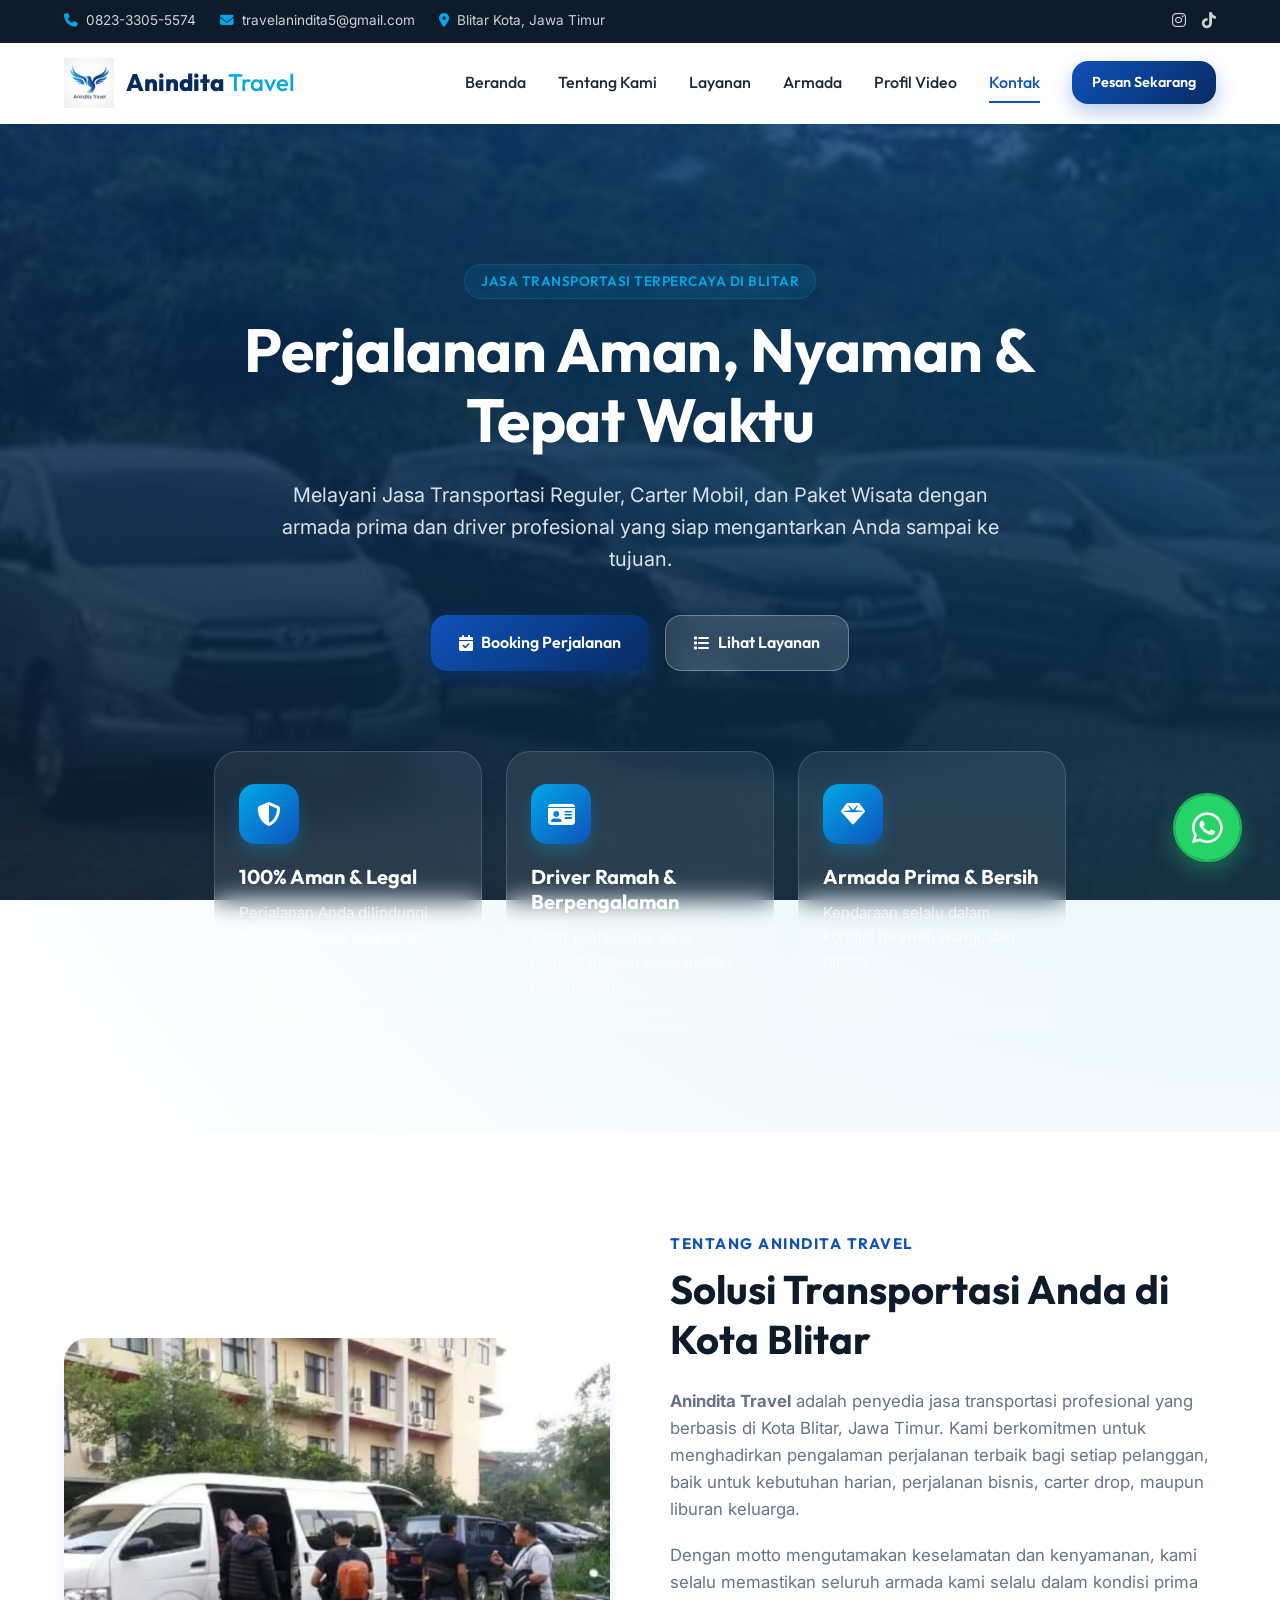
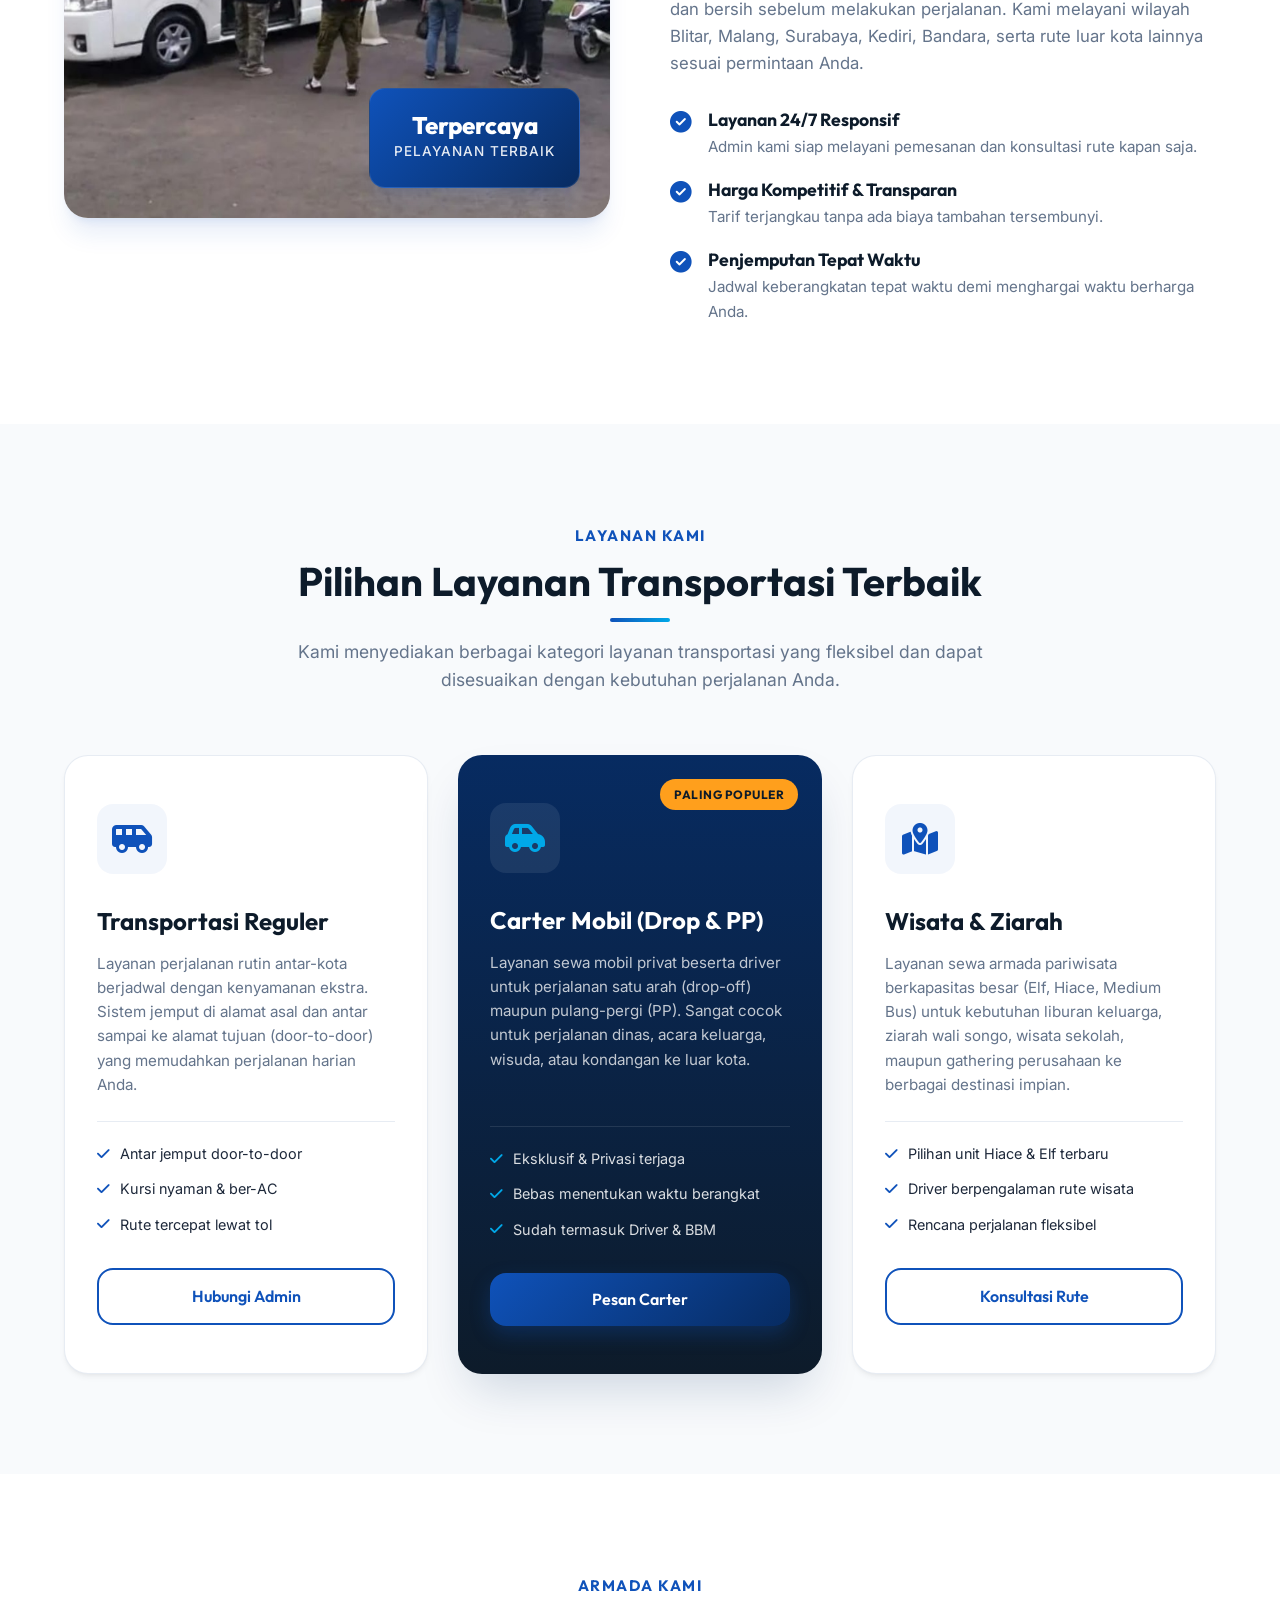
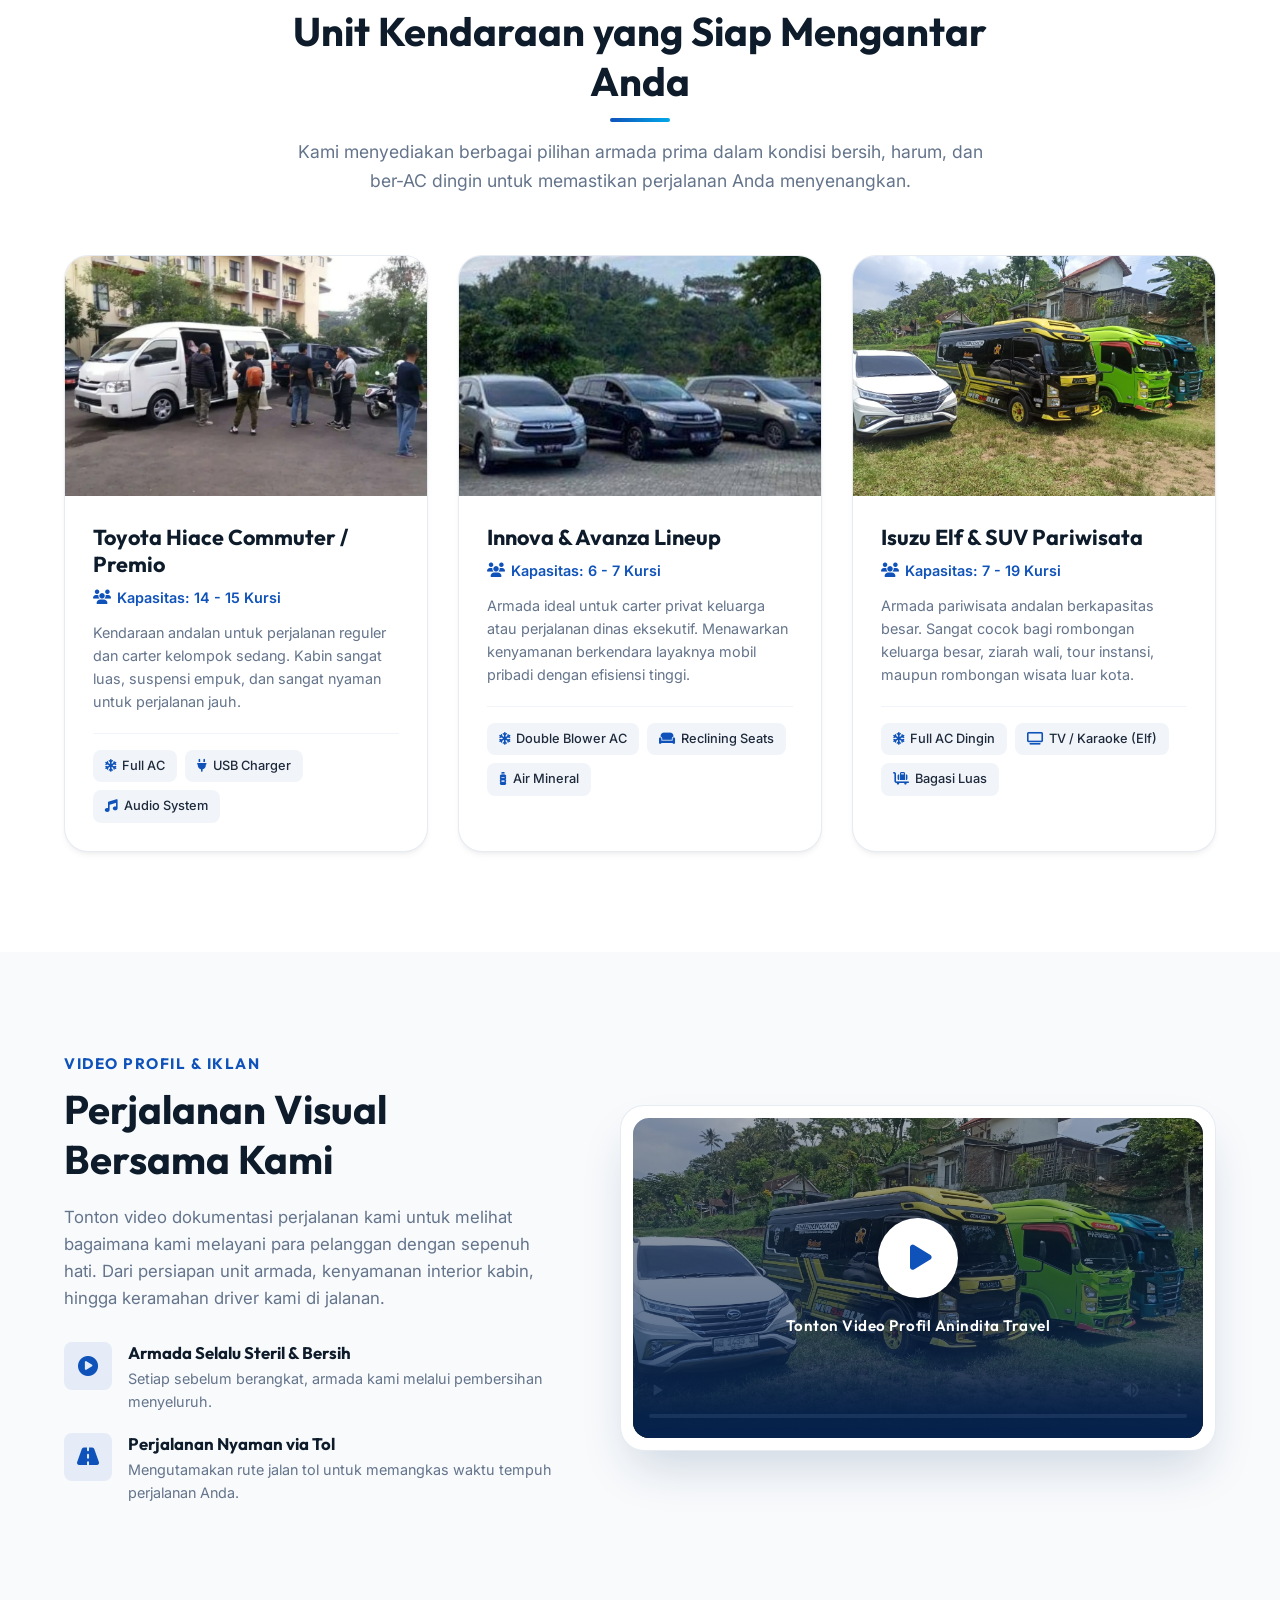
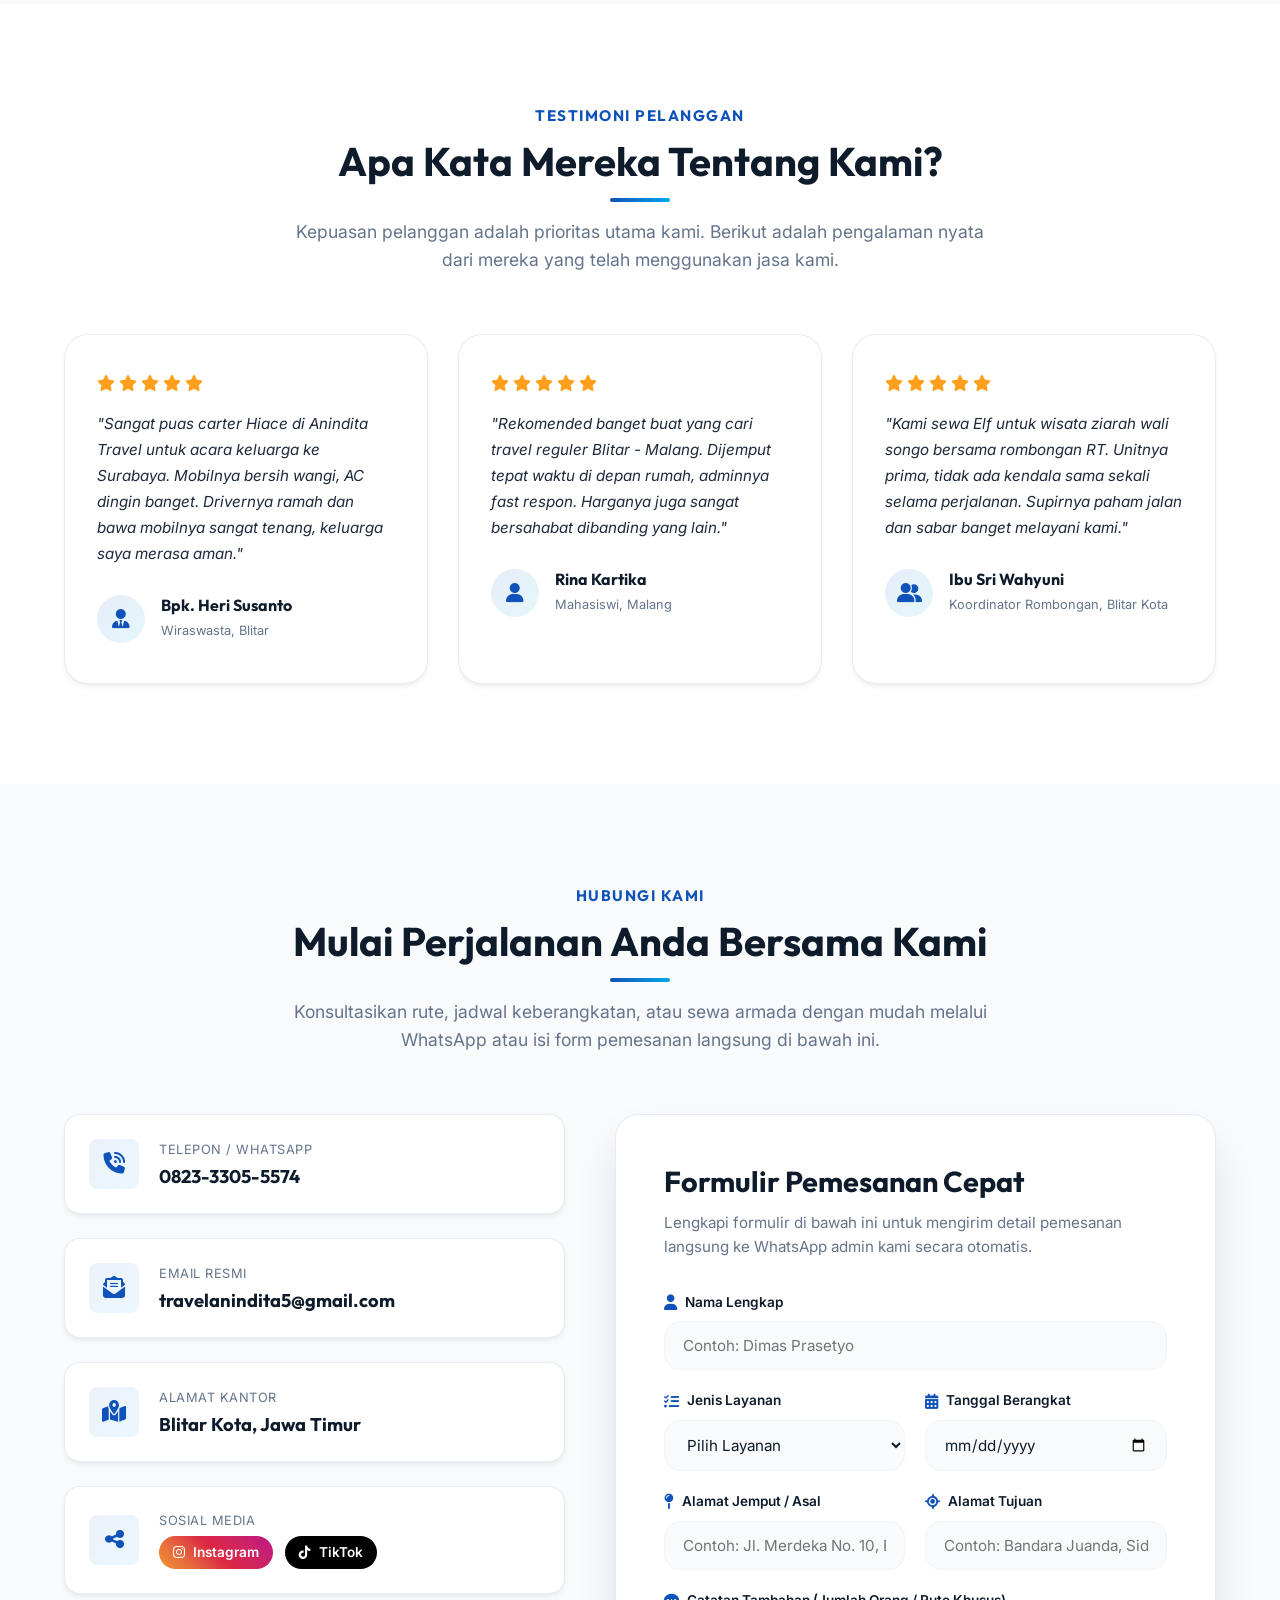
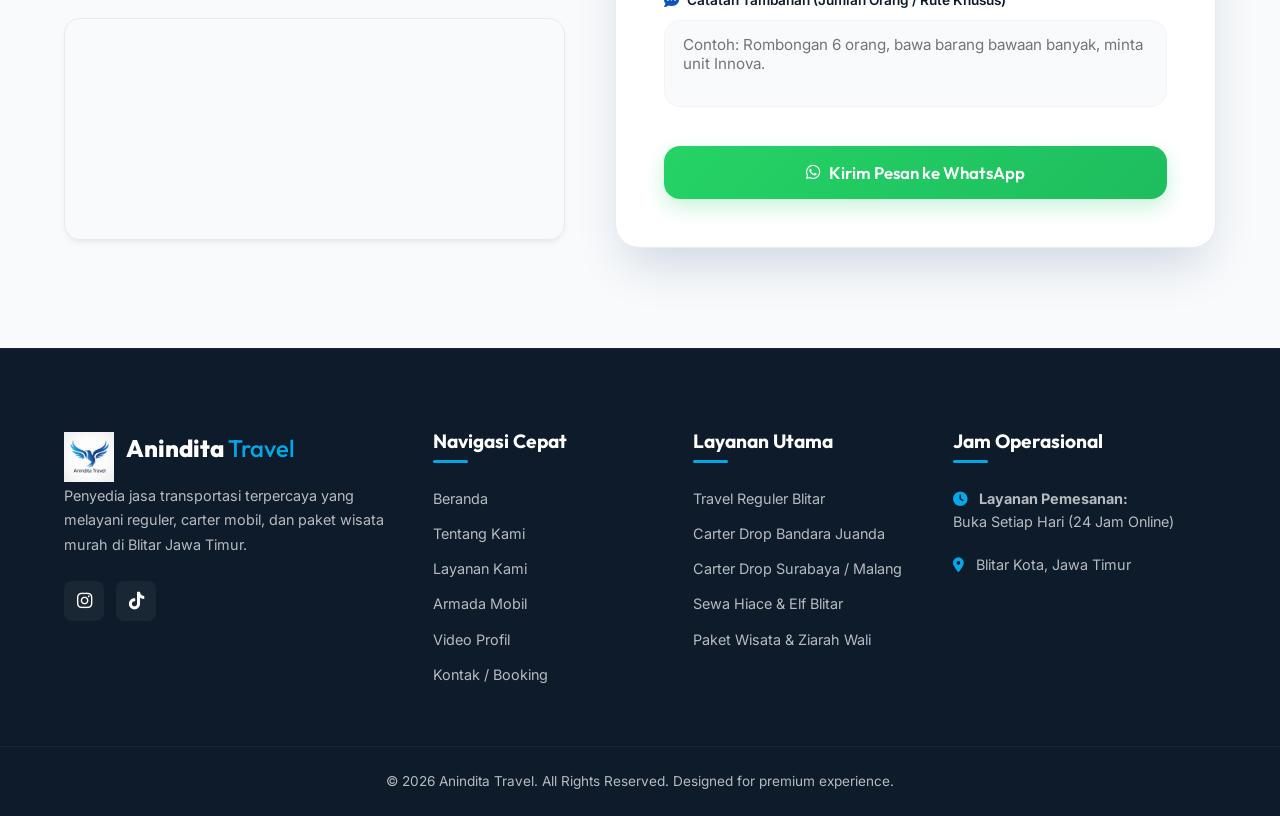
==== commit c1e1e651: "Optimize SEO metadata with targeted keywords" ====
--- a/index.html
+++ b/index.html
@@ -3,24 +3,24 @@
 <head>
     <meta charset="UTF-8">
     <meta name="viewport" content="width=device-width, initial-scale=1.0">
-    <title>Anindita Travel Blitar - Jasa Transportasi Reguler, Carter & Wisata</title>
+    <title>Anindita Travel Blitar - Carter Mobil, Sewa Hiace & Paket Wisata</title>
     
     <!-- SEO Meta Tags -->
-    <meta name="description" content="Anindita Travel melayani jasa transportasi reguler, carter mobil pribadi, dan paket wisata terbaik di Blitar, Jawa Timur. Aman, nyaman, dan tepat waktu. Hubungi 082333055574.">
-    <meta name="keywords" content="travel blitar, anindita travel, carter mobil blitar, sewa elf blitar, sewa hiace blitar, travel reguler blitar, transportasi blitar">
+    <meta name="description" content="Anindita Travel Blitar melayani jasa transportasi reguler, carter mobil Blitar, sewa Hiace Blitar, dan paket wisata Blitar murah & terpercaya. Hubungi 082333055574.">
+    <meta name="keywords" content="travel blitar, anindita travel, carter mobil blitar, sewa elf blitar, sewa hiace blitar, travel reguler blitar, transportasi blitar, paket wisata blitar">
     <meta name="author" content="Anindita Travel">
     
     <!-- Open Graph / Facebook -->
     <meta property="og:type" content="website">
     <meta property="og:url" content="https://aninditatravel.com/">
-    <meta property="og:title" content="Anindita Travel Blitar - Jasa Transportasi Reguler, Carter & Wisata">
-    <meta property="og:description" content="Anindita Travel melayani jasa transportasi reguler, carter mobil pribadi, dan paket wisata terbaik di Blitar. Hubungi 082333055574.">
+    <meta property="og:title" content="Anindita Travel Blitar - Carter Mobil, Sewa Hiace & Paket Wisata">
+    <meta property="og:description" content="Anindita Travel Blitar melayani jasa transportasi reguler, carter mobil Blitar, sewa Hiace Blitar, dan paket wisata Blitar murah & terpercaya.">
     <meta property="og:image" content="assets/images/logo.jpg">
 
     <!-- Twitter -->
     <meta property="twitter:card" content="summary_large_image">
-    <meta property="twitter:title" content="Anindita Travel Blitar - Jasa Transportasi Reguler, Carter & Wisata">
-    <meta property="twitter:description" content="Anindita Travel melayani jasa transportasi reguler, carter mobil pribadi, dan paket wisata terbaik di Blitar.">
+    <meta property="twitter:title" content="Anindita Travel Blitar - Carter Mobil, Sewa Hiace & Paket Wisata">
+    <meta property="twitter:description" content="Anindita Travel Blitar melayani jasa transportasi reguler, carter mobil Blitar, sewa Hiace Blitar, dan paket wisata Blitar murah & terpercaya.">
     <meta property="twitter:image" content="assets/images/logo.jpg">
 
     <!-- Favicon / Logo pada Tab Browser -->
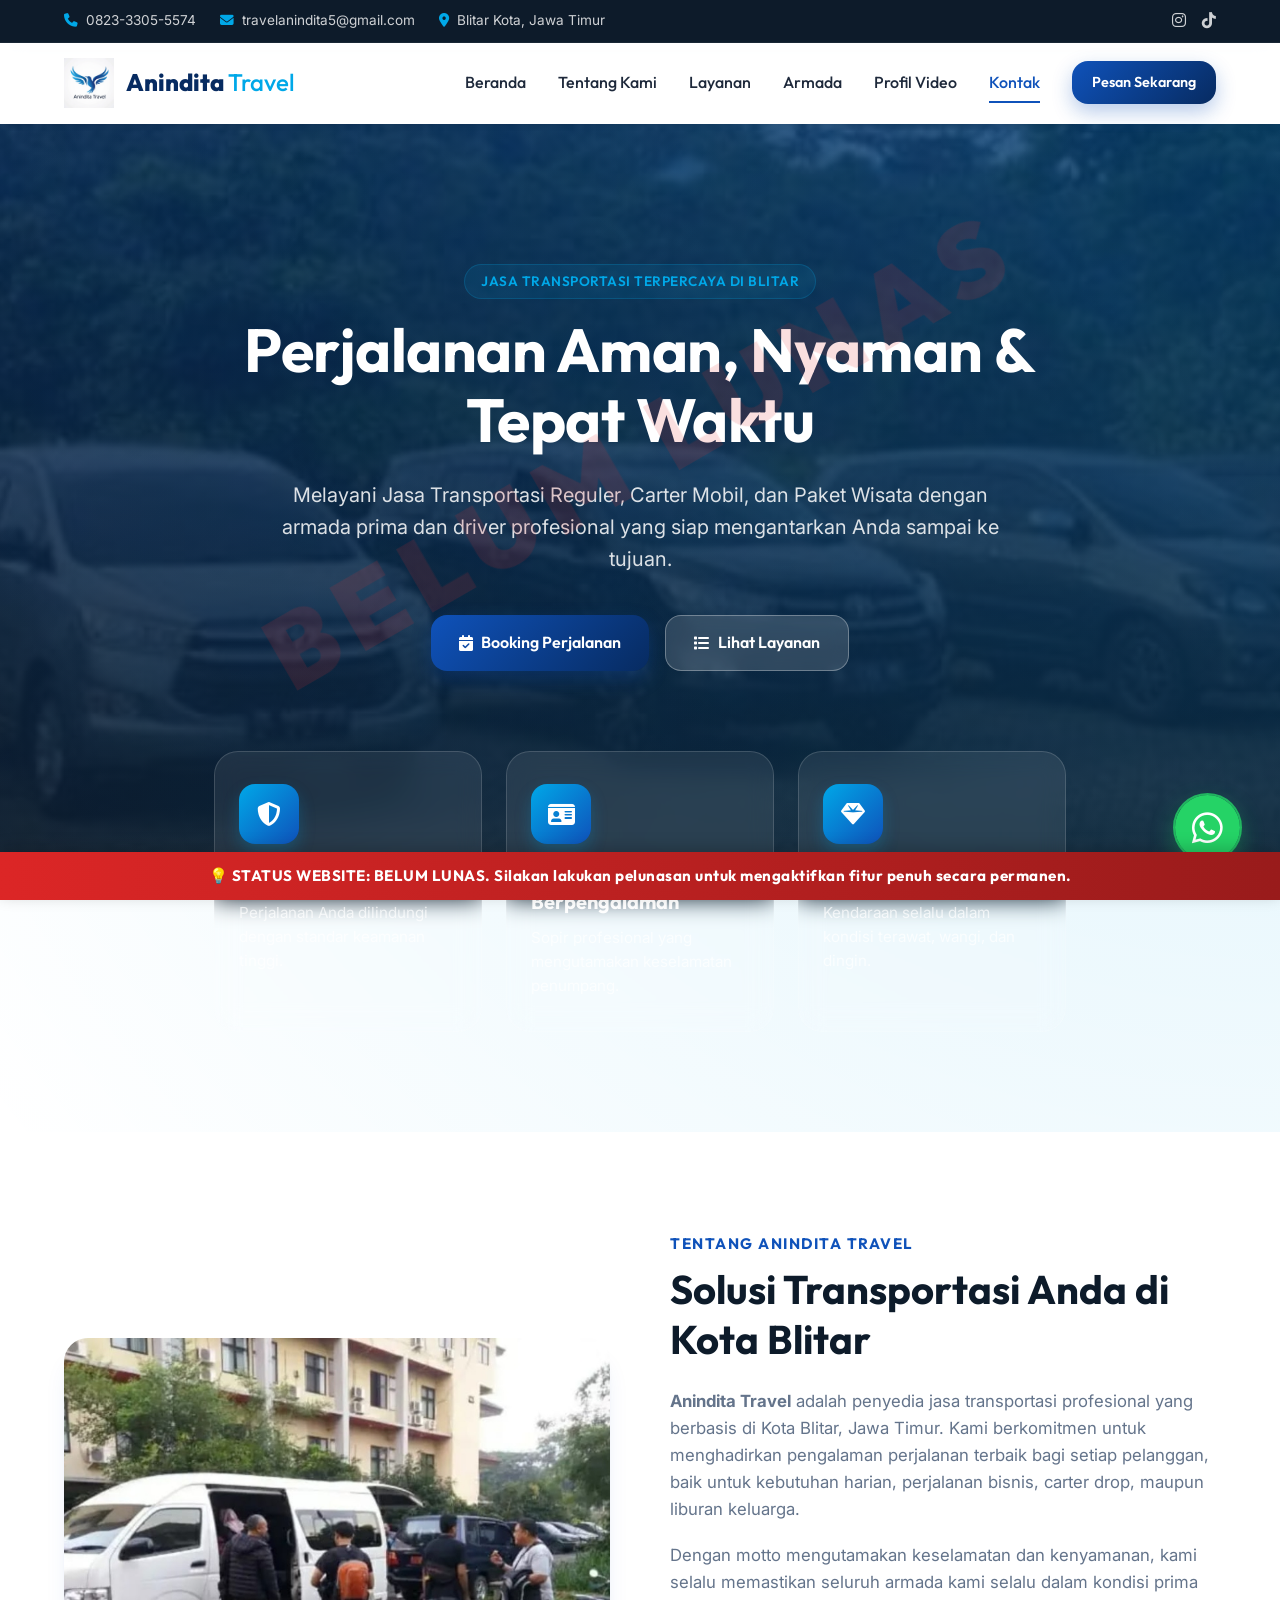
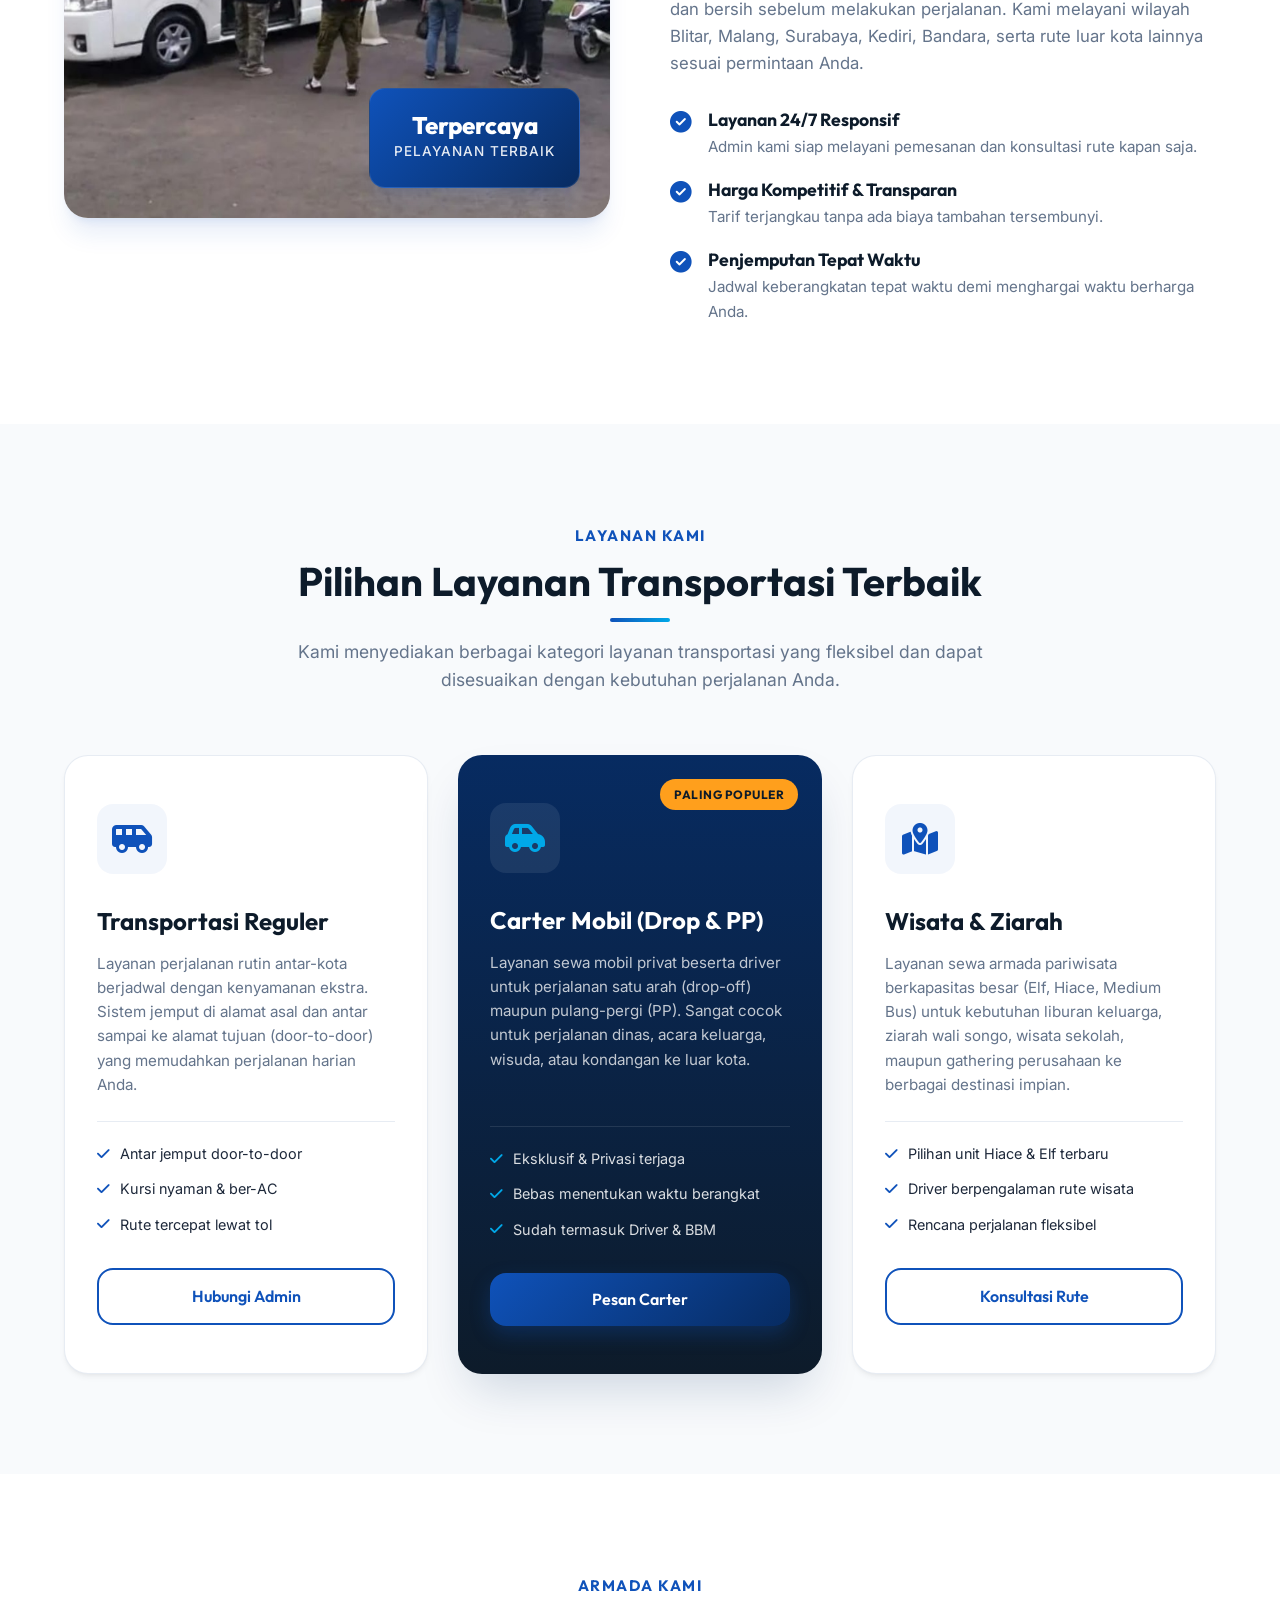
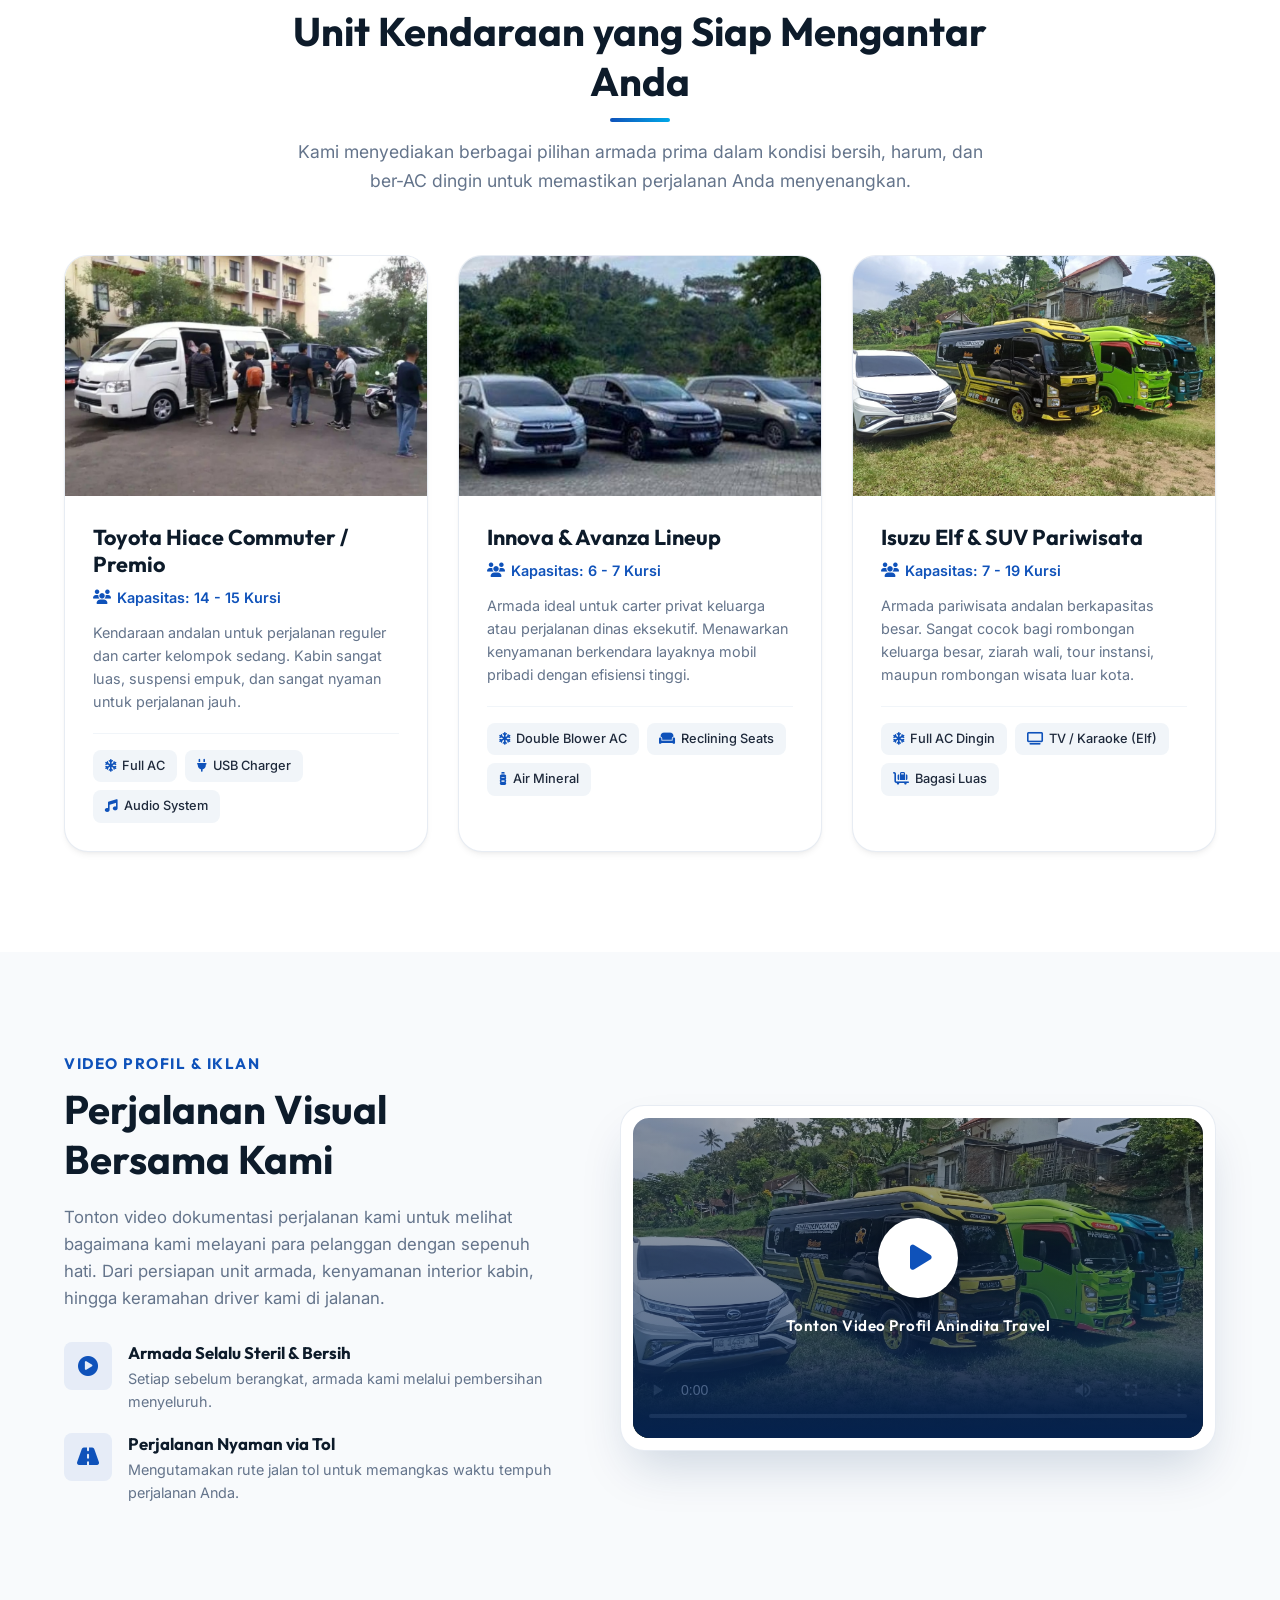
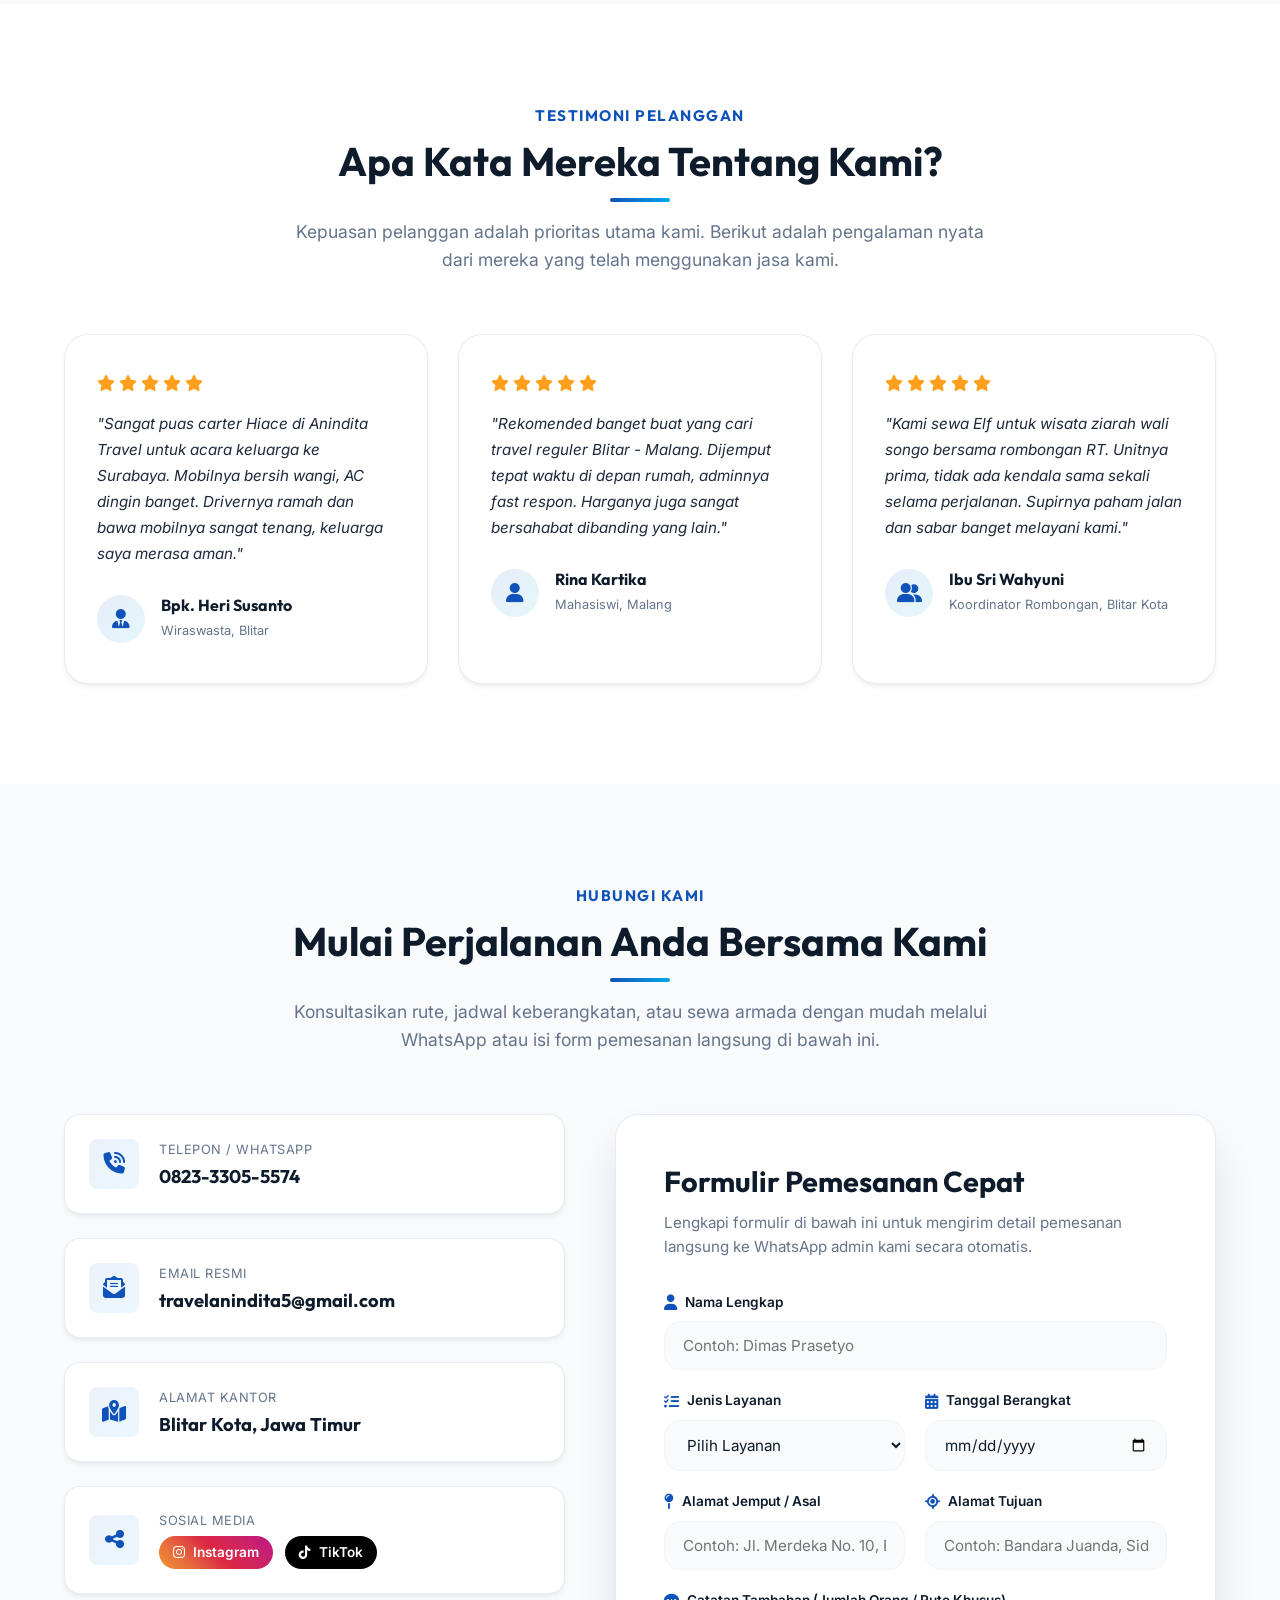
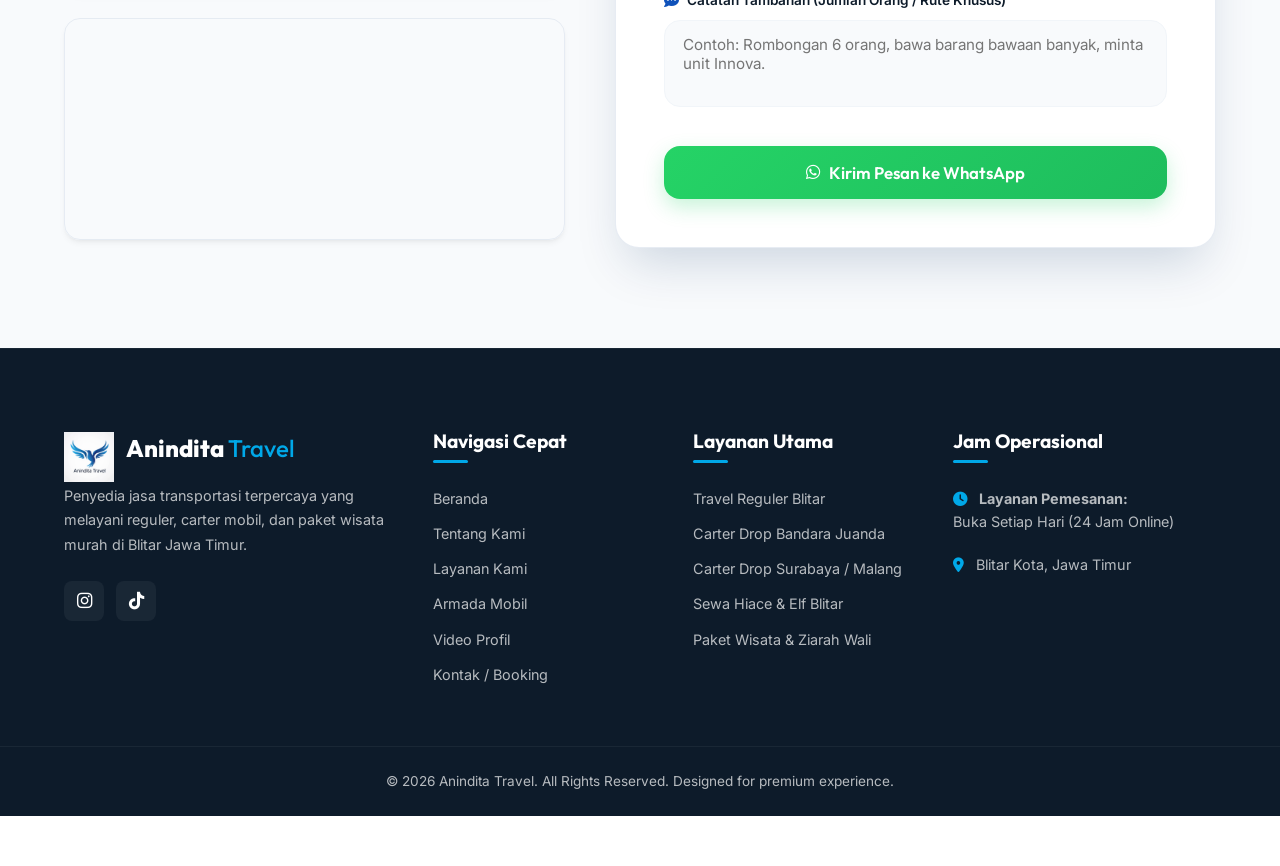
==== commit 3c9039c8: "Add unpaid status watermark overlay and bottom warning banner" ====
--- a/index.html
+++ b/index.html
@@ -602,6 +602,10 @@
         <span class="tooltip-text">Butuh Bantuan? Chat Kami</span>
     </a>
 
+    <!-- Watermark & Banner Status Pembayaran Belum Lunas -->
+    <div class="watermark-unpaid">BELUM LUNAS</div>
+    <div class="banner-unpaid">💡 STATUS WEBSITE: BELUM LUNAS. Silakan lakukan pelunasan untuk mengaktifkan fitur penuh secara permanen.</div>
+
     <!-- Custom JavaScript -->
     <script src="index.js"></script>
 </body>
--- a/index.css
+++ b/index.css
@@ -1487,3 +1487,44 @@
         font-size: 1.8rem;
     }
 }
+
+/* Watermark & Banner Belum Lunas Styling */
+.watermark-unpaid {
+    position: fixed;
+    top: 50%;
+    left: 50%;
+    transform: translate(-50%, -50%) rotate(-30deg);
+    font-family: var(--font-heading);
+    font-size: 8vw;
+    font-weight: 900;
+    color: rgba(220, 38, 38, 0.15); /* Semi-transparent red */
+    z-index: 9999;
+    pointer-events: none; /* Allows user to click elements behind it */
+    white-space: nowrap;
+    text-transform: uppercase;
+    letter-spacing: 12px;
+    user-select: none;
+}
+
+.banner-unpaid {
+    position: fixed;
+    bottom: 0;
+    left: 0;
+    width: 100%;
+    background: linear-gradient(90deg, #dc2626 0%, #991b1b 100%);
+    color: #ffffff;
+    text-align: center;
+    padding: 12px 24px;
+    font-family: var(--font-heading);
+    font-weight: 700;
+    font-size: 0.95rem;
+    z-index: 10000;
+    box-shadow: 0 -4px 15px rgba(0, 0, 0, 0.2);
+    letter-spacing: 0.5px;
+}
+
+/* Adjust page bottom padding to prevent footer overlapping */
+body {
+    padding-bottom: 50px;
+}
+
